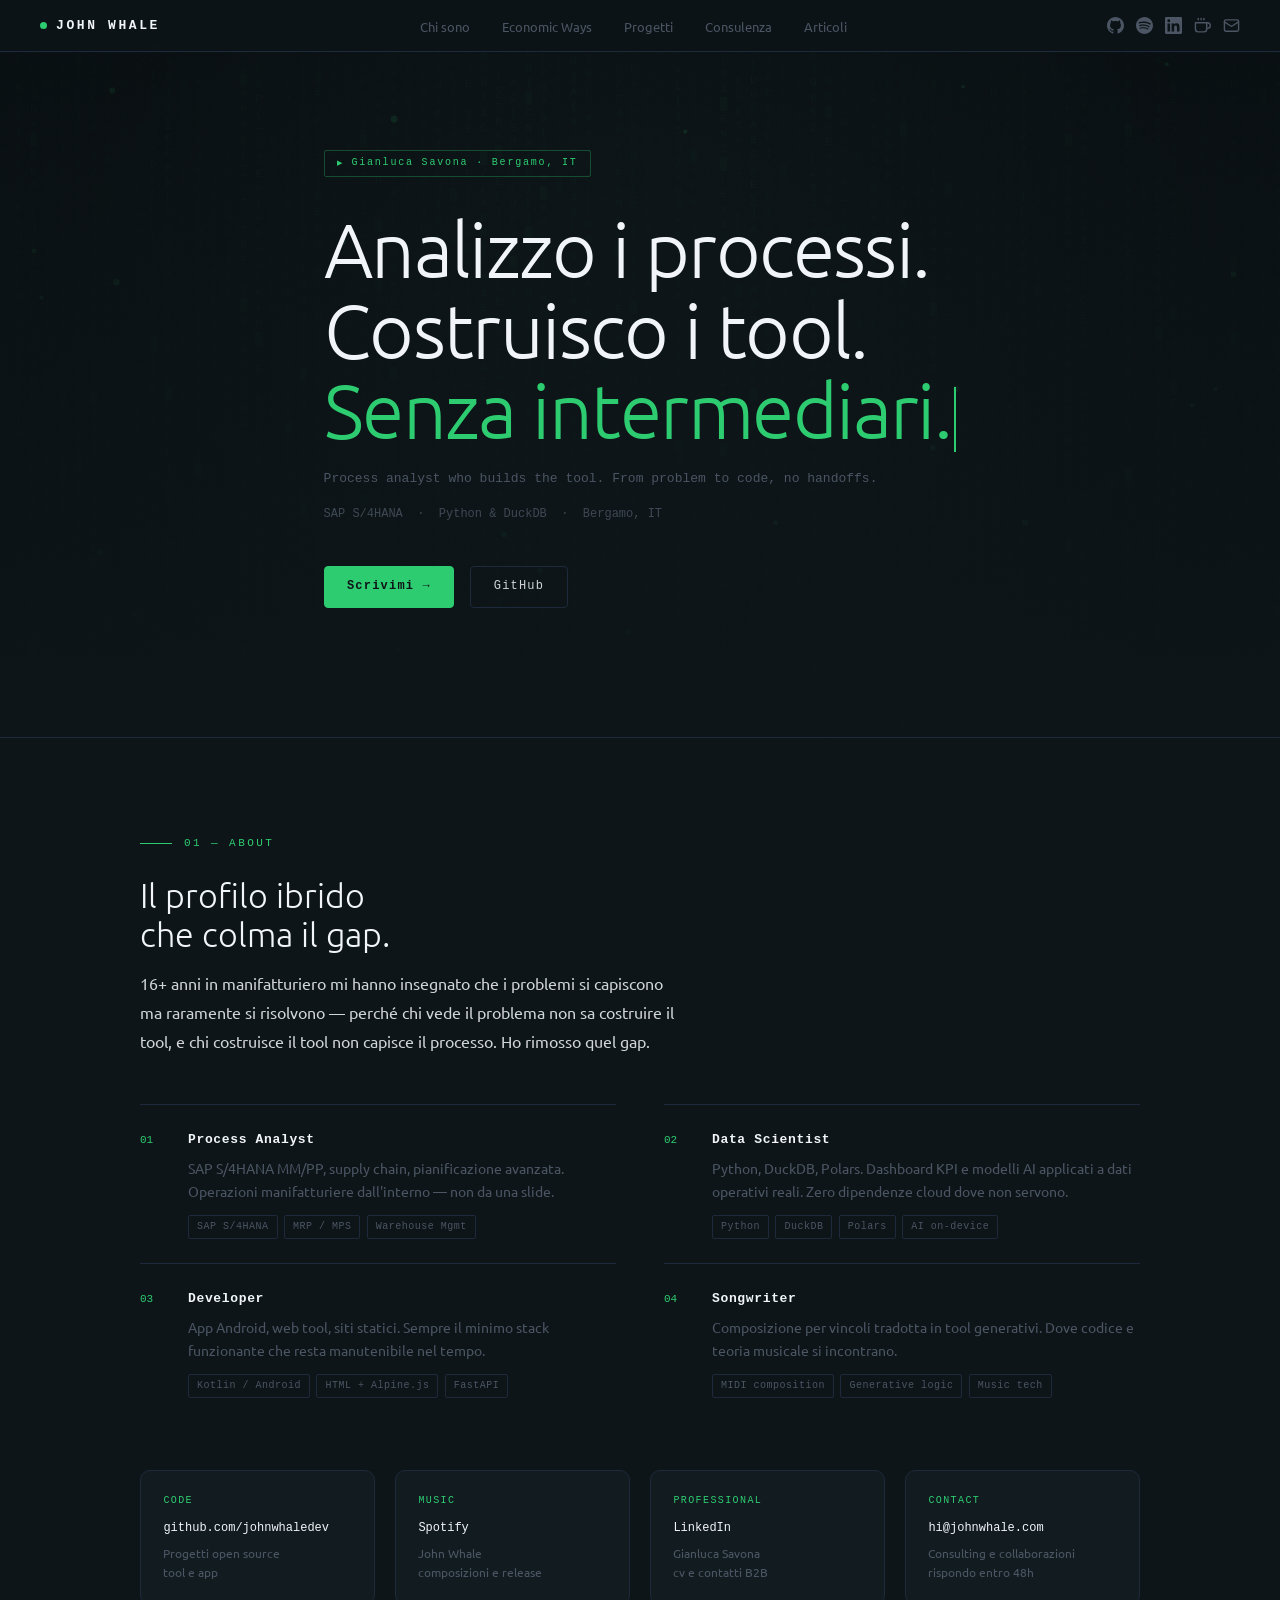
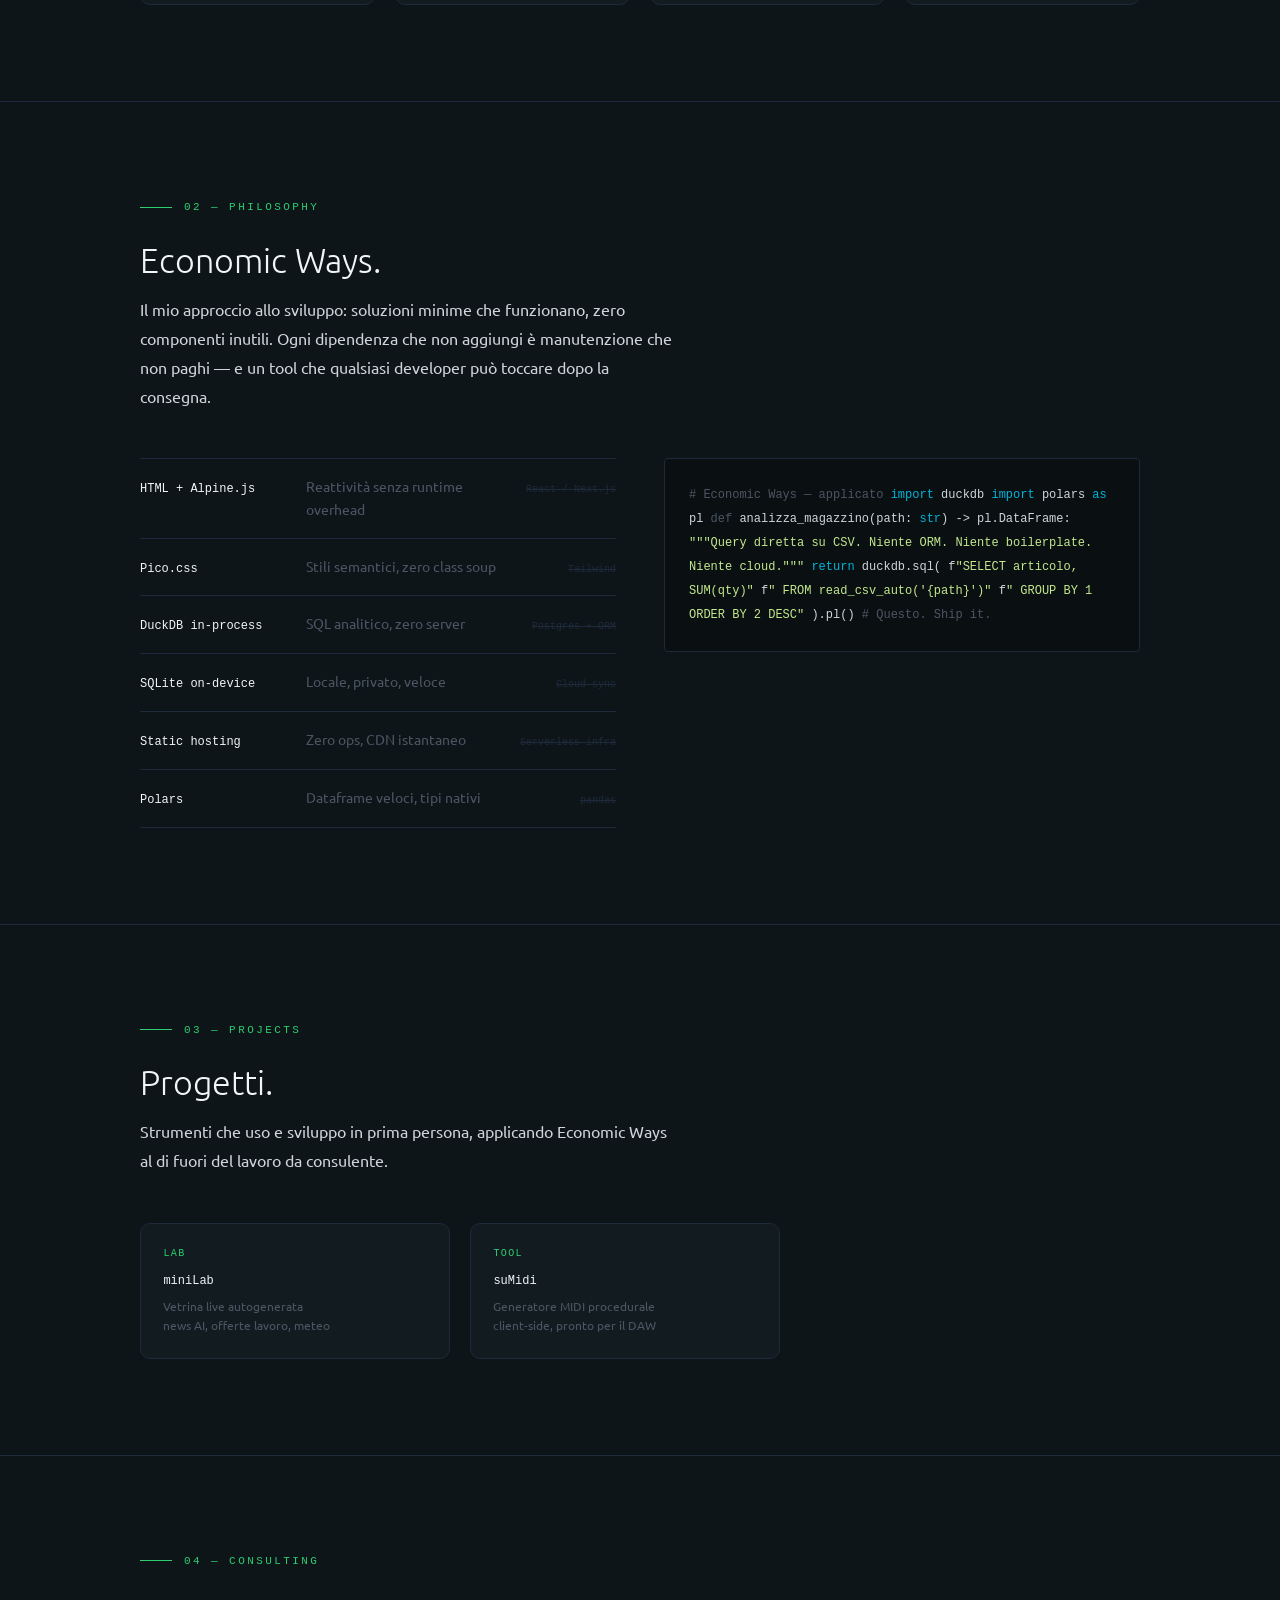
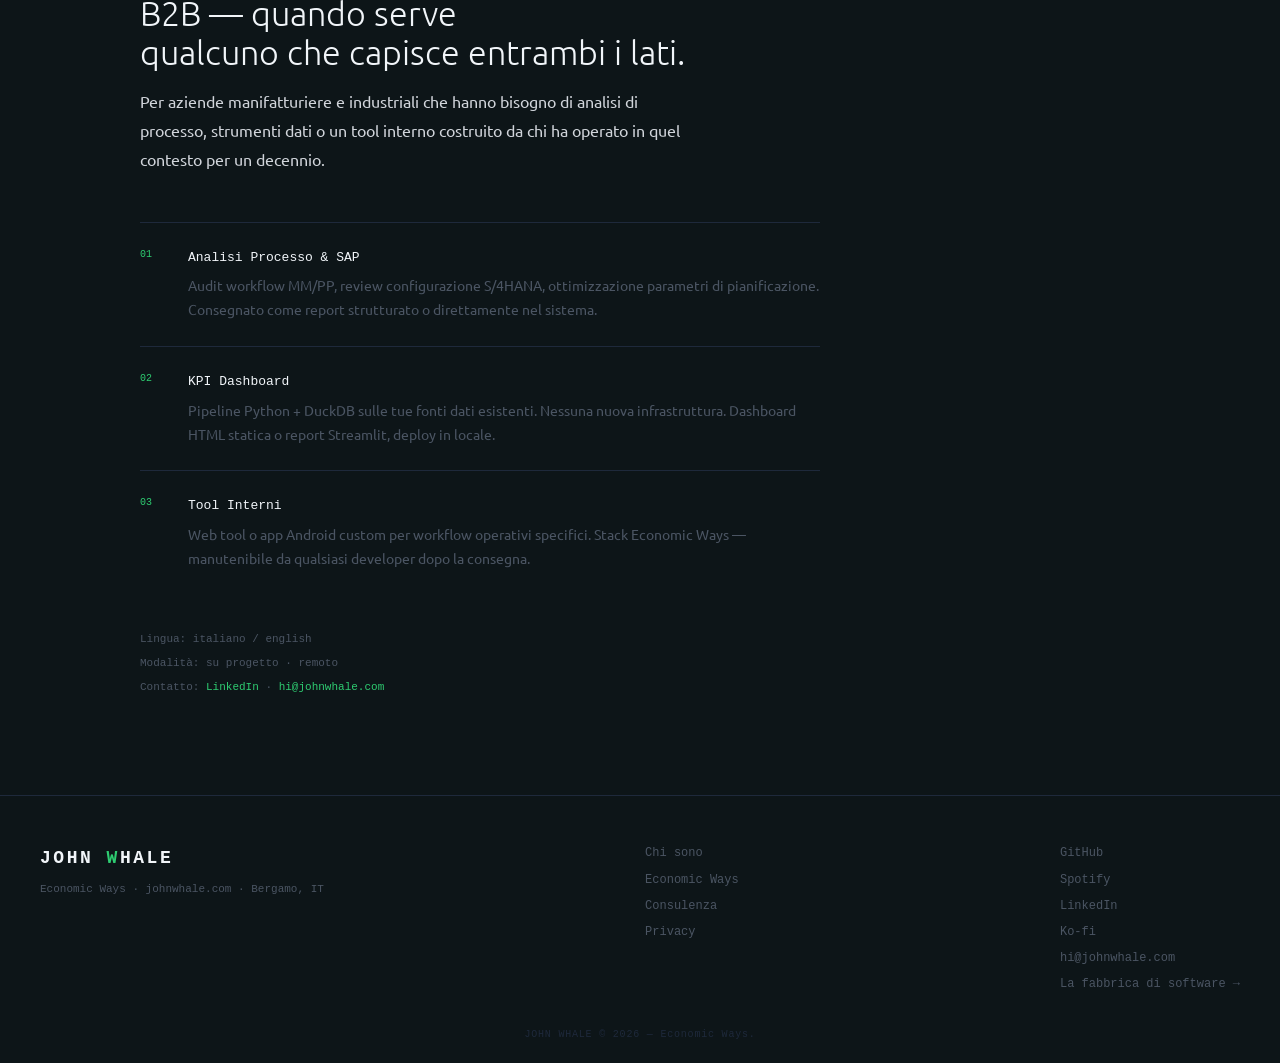
==== index.html @ 185c0f19 "feat: sezione Progetti, Ko-fi in footer/nav, privacy miniLab, SEO fixes - Nuova sezione "Progetti" i" ====
<!DOCTYPE html>
<html lang="it">
<head>
<meta charset="UTF-8">
<meta name="viewport" content="width=device-width, initial-scale=1.0">
<title>John Whale · Bergamo</title>
<meta name="description" content="16+ anni in manifatturiero SAP. Consulenza SAP S/4HANA, data science, pipeline AI e tool interni per PMI industriali. Bergamo, IT — remoto su tutto il territorio.">
<meta name="robots" content="index, follow">
<link rel="canonical" href="https://www.johnwhale.com/">

<!-- Geo -->
<meta name="geo.region" content="IT-BG">
<meta name="geo.placename" content="Bergamo, Italy">
<meta name="geo.position" content="45.6983;9.6773">
<meta name="ICBM" content="45.6983, 9.6773">

<!-- Open Graph -->
<meta property="og:type" content="website">
<meta property="og:url" content="https://www.johnwhale.com/">
<meta property="og:site_name" content="John Whale">
<meta property="og:locale" content="it_IT">
<meta property="og:title" content="Gianluca Savona — SAP Business Analyst & AI Solutions Architect | Bergamo">
<meta property="og:description" content="16+ anni in manifatturiero SAP. Consulenza SAP S/4HANA, data science, pipeline AI e tool interni per PMI industriali.">
<meta property="og:image" content="https://www.johnwhale.com/assets/logo_jw_512.png">

<!-- Twitter Card -->
<meta name="twitter:card" content="summary">
<meta name="twitter:title" content="Gianluca Savona — SAP Business Analyst & AI Solutions Architect">
<meta name="twitter:description" content="16+ anni in manifatturiero SAP. Consulenza SAP S/4HANA, data science e tool interni per PMI industriali. Bergamo, IT.">
<meta name="twitter:image" content="https://www.johnwhale.com/assets/logo_jw_512.png">

<link rel="icon" type="image/png" sizes="96x96" href="assets/favicon-96.png">
<link rel="icon" type="image/png" sizes="48x48" href="assets/favicon-48.png">
<link rel="icon" href="assets/favicon.ico" sizes="16x16">
<link rel="apple-touch-icon" href="assets/logo_jw_512.png">

<!-- Schema.org -->
<script type="application/ld+json">
{
  "@context": "https://schema.org",
  "@type": "Person",
  "name": "Gianluca Savona",
  "alternateName": "John Whale",
  "jobTitle": "SAP Business Analyst & AI Solutions Architect",
  "description": "16+ anni in manifatturiero SAP. Consulenza SAP S/4HANA, pipeline AI end-to-end, data science e tool interni per PMI industriali.",
  "url": "https://www.johnwhale.com",
  "email": "hi@johnwhale.com",
  "image": "https://www.johnwhale.com/assets/logo_jw_512.png",
  "address": {
    "@type": "PostalAddress",
    "addressLocality": "Bergamo",
    "addressRegion": "BG",
    "addressCountry": "IT"
  },
  "knowsAbout": [
    "SAP S/4HANA", "SAP ECC MM", "SAP ECC PP", "SAP WM",
    "Python", "SQL", "DuckDB", "FastAPI",
    "Business Intelligence", "AI Agent Development",
    "LLM Orchestration", "RAG", "Semantic Search",
    "Machine Learning", "Supply Chain",
    "Business Process Modeling", "Cyberplan APS",
    "Polars", "Pandas"
  ],
  "sameAs": [
    "https://www.linkedin.com/in/gianluca-savona/",
    "https://github.com/johnwhaledev/",
    "https://open.spotify.com/intl-it/artist/7etRtq3G1vv4HOwIO29VgK"
  ],
  "knowsLanguage": ["it", "en"]
}
</script>
<link rel="preconnect" href="https://fonts.googleapis.com">
<link rel="preconnect" href="https://fonts.gstatic.com" crossorigin>
<link href="https://fonts.googleapis.com/css2?family=Ubuntu+Mono:ital,wght@0,400;0,700;1,400&family=Ubuntu:ital,wght@0,300;0,400;0,500;0,700;1,300&display=swap" rel="stylesheet">
<style>
:root {
  --bg:     #0d1518; --bg2: #121c20; --bg3: #162028;
  --border: #1e293b; --text: #d1d5db; --muted: #4b5563;
  --accent: #2ecc71; --white: #f1f5f9;
  --mono:  'Ubuntu Mono', monospace;
  --sans:  'Ubuntu', sans-serif;
  --r: 4px; --rl: 10px;
}
*, *::before, *::after { box-sizing: border-box; margin: 0; padding: 0; }
html { scroll-behavior: smooth; }
body { background: var(--bg); color: var(--text); font-family: var(--sans); font-size: 16px; line-height: 1.65; -webkit-font-smoothing: antialiased; overflow-x: hidden; }

/* ── NAV ── */
nav {
  position: fixed; top: 0; left: 0; right: 0; z-index: 200;
  height: 52px; display: flex; align-items: center; justify-content: space-between;
  padding: 0 2.5rem;
  background: rgba(13,21,24,.9); backdrop-filter: blur(14px);
  border-bottom: 1px solid var(--border);
}
.nav-logo { display: flex; align-items: center; gap: 9px; font-family: var(--mono); font-weight: 700; font-size: 13px; letter-spacing: .2em; color: var(--white); text-decoration: none; }
.nav-dot { width: 7px; height: 7px; border-radius: 50%; background: var(--accent); }
nav ul { list-style: none; display: flex; gap: 2rem; }
nav a { color: var(--muted); text-decoration: none; font-size: 13px; transition: color .15s; }
nav a:hover { color: var(--accent); }
.nav-cta { font-family: var(--mono); font-size: 11px; letter-spacing: .1em; border: 1px solid var(--accent); color: var(--accent) !important; border-radius: var(--r); padding: .3rem .9rem; transition: background .15s; }
.nav-cta:hover { background: rgba(46,204,113,.1); }
.nav-social { display: flex; align-items: center; gap: .75rem; }
.nav-social a { color: var(--muted); display: flex; align-items: center; transition: color .15s; }
.nav-social a:hover { color: var(--accent); }
@media(max-width:768px) { nav ul { gap: .9rem; overflow-x: auto; -webkit-overflow-scrolling: touch; scrollbar-width: none; } nav ul::-webkit-scrollbar { display: none; } nav a { font-size: 12px; white-space: nowrap; } .nav-social { display: none; } }

/* ── HERO ── */
#hero { position: relative; min-height: 82vh; display: flex; flex-direction: column; justify-content: center; padding-bottom: 5rem; overflow: hidden; }
#bg { position: absolute; inset: 0; width: 100%; height: 100%; display: block; }
.hero-overlay { position: absolute; inset: 0; background: linear-gradient(to top, rgba(13,21,24,.98) 0%, rgba(13,21,24,.65) 45%, rgba(13,21,24,.2) 100%); pointer-events: none; }
.hero-content { position: relative; z-index: 2; max-width: 1080px; margin: 0 auto; padding: 0 2.5rem; }
.hero-badge { display: inline-flex; align-items: center; gap: .5rem; font-family: var(--mono); font-size: 10px; letter-spacing: .18em; color: var(--accent); border: 1px solid rgba(46,204,113,.3); border-radius: 2px; padding: .28rem .75rem; margin-bottom: 2rem; }
.hero-badge::before { content: '▶'; font-size: 7px; }
#hero h1 { font-family: var(--sans); font-size: clamp(2.6rem, 6vw, 5rem); font-weight: 300; color: var(--white); line-height: 1.05; letter-spacing: -.02em; margin-bottom: 1rem; }
#hero h1 em { font-style: normal; color: var(--accent); }
.hero-en { font-family: var(--mono); font-size: 13px; color: var(--muted); margin-bottom: .75rem; }
.hero-sub { font-family: var(--mono); font-size: 12px; color: var(--muted); margin-bottom: 2.5rem; line-height: 2; opacity: .8; }
.hero-actions { display: flex; flex-wrap: wrap; gap: 1rem; }
@keyframes blink { 0%,49%{opacity:1} 50%,100%{opacity:0} }
.cursor { display: inline-block; width: 2px; height: .85em; background: var(--accent); vertical-align: middle; animation: blink 1.1s step-end infinite; margin-left: 3px; }

/* ── BUTTONS ── */
.btn { font-family: var(--mono); font-size: 12px; letter-spacing: .1em; border-radius: var(--r); padding: .65rem 1.4rem; cursor: pointer; border: 1px solid; display: inline-flex; align-items: center; gap: .5rem; text-decoration: none; transition: all .15s; }
.btn-primary { background: var(--accent); color: #0d1518; border-color: var(--accent); font-weight: 700; }
.btn-primary:hover { background: #27ae60; border-color: #27ae60; }
.btn-outline { background: transparent; color: var(--accent); border-color: var(--accent); }
.btn-outline:hover { background: rgba(46,204,113,.08); }
.btn-ghost { background: transparent; color: var(--text); border-color: var(--border); }
.btn-ghost:hover { border-color: var(--text); color: var(--white); }

/* ── LAYOUT ── */
.container { max-width: 1080px; margin: 0 auto; padding: 0 2.5rem; }
section { padding: 6rem 0; border-bottom: 1px solid var(--border); }
section:last-of-type { border-bottom: none; }
.section-label { font-family: var(--mono); font-size: 11px; letter-spacing: .22em; color: var(--accent); text-transform: uppercase; margin-bottom: 1.5rem; display: flex; align-items: center; gap: .75rem; }
.section-label::before { content: ''; width: 2rem; height: 1px; background: var(--accent); display: inline-block; }
h2 { font-family: var(--sans); font-size: 2.1rem; font-weight: 300; color: var(--white); line-height: 1.15; margin-bottom: 1rem; }
p.lead { color: var(--text); max-width: 60ch; line-height: 1.8; }

/* ── ABOUT ── */
.pillars-grid { display: grid; grid-template-columns: 1fr 1fr; gap: 0 3rem; margin-top: 3rem; }
.pillar { border-top: 1px solid var(--border); padding-top: 1.5rem; padding-bottom: 1.5rem; display: grid; grid-template-columns: 2rem 1fr; gap: 1rem; transition: border-color .2s; }
.pillar:hover { border-color: var(--accent); }
.pillar-num { font-family: var(--mono); font-size: 11px; color: var(--accent); padding-top: .15rem; }
.pillar-title { font-family: var(--mono); font-size: 13px; font-weight: 700; color: var(--white); margin-bottom: .4rem; letter-spacing: .05em; }
.pillar-desc { font-size: 14px; color: var(--muted); line-height: 1.7; }
.tags { display: flex; flex-wrap: wrap; gap: .4rem; margin-top: .7rem; }
.tag { font-family: var(--mono); font-size: 10px; letter-spacing: .05em; border: 1px solid var(--border); border-radius: 2px; padding: .15rem .5rem; color: var(--muted); }

/* ── PRESENCE STRIP ── */
.presence-strip { display: grid; grid-template-columns: repeat(4,1fr); gap: 1.25rem; margin-top: 3rem; }
#projects .presence-strip { grid-template-columns: repeat(2,1fr); max-width: 640px; }
.presence-card { background: var(--bg2); border: 1px solid var(--border); border-radius: var(--rl); padding: 1.4rem; text-decoration: none; transition: border-color .2s, transform .2s; display: block; }
.presence-card:hover { border-color: rgba(46,204,113,.35); transform: translateY(-2px); }
.presence-platform { font-family: var(--mono); font-size: 10px; color: var(--accent); letter-spacing: .14em; margin-bottom: .6rem; text-transform: uppercase; }
.presence-url { font-family: var(--mono); font-size: 12px; color: var(--white); margin-bottom: .3rem; }
.presence-note { font-size: 12px; color: var(--muted); line-height: 1.6; }

/* ── ECONOMIC WAYS ── */
.ew-grid { display: grid; grid-template-columns: 1fr 1fr; gap: 3rem; margin-top: 3rem; align-items: start; }
.stack-list { list-style: none; }
.stack-list li { display: flex; align-items: baseline; gap: 1rem; border-bottom: 1px solid var(--border); padding: 1rem 0; font-size: 14px; }
.stack-list li:first-child { border-top: 1px solid var(--border); }
.stack-name { font-family: var(--mono); font-size: 12px; color: var(--white); min-width: 150px; flex-shrink: 0; }
.stack-why { color: var(--muted); flex: 1; }
.stack-not { font-family: var(--mono); font-size: 10px; color: var(--border); text-decoration: line-through; flex-shrink: 0; }
.code-block { background: #0a1012; border: 1px solid var(--border); border-radius: var(--r); padding: 1.5rem; font-family: var(--mono); font-size: 12px; color: var(--text); line-height: 2; overflow-x: auto; }
.cm { color: var(--muted); } .kw { color: #00b4d8; } .str { color: #c3e88d; }

/* ── CONSULTING ── */
.services-list { max-width: 680px; margin-top: 3rem; }
.service { border-top: 1px solid var(--border); padding: 1.5rem 0; display: grid; grid-template-columns: 2rem 1fr; gap: 1rem; }
.service-num { font-family: var(--mono); font-size: 10px; color: var(--accent); }
.service-title { font-family: var(--mono); font-size: 13px; color: var(--white); font-weight: 500; margin-bottom: .4rem; }
.service-desc { font-size: 14px; color: var(--muted); line-height: 1.7; }

/* ── FOOTER ── */
footer { border-top: 1px solid var(--border); padding: 3rem 2.5rem 2rem; display: flex; justify-content: space-between; flex-wrap: wrap; gap: 2rem; }
.footer-mark { font-family: var(--mono); font-weight: 700; font-size: 18px; letter-spacing: .14em; color: var(--white); }
.footer-mark span { color: var(--accent); }
.footer-sub { font-family: var(--mono); font-size: 11px; color: var(--muted); margin-top: .35rem; }
.footer-links { display: flex; flex-direction: column; gap: .4rem; }
.footer-links a { font-family: var(--mono); font-size: 12px; color: var(--muted); text-decoration: none; transition: color .15s; }
.footer-links a:hover { color: var(--accent); }
.footer-copy { text-align: center; font-family: var(--mono); font-size: 10px; color: var(--border); padding: 0 2.5rem 1.5rem; letter-spacing: .08em; }

/* ── REVEAL ── */
.reveal { opacity: 0; transform: translateY(18px); transition: opacity .55s, transform .55s; }
.reveal.in { opacity: 1; transform: none; }

/* ── RESPONSIVE ── */
@media(max-width:900px) {
  .pillars-grid, .ew-grid { grid-template-columns: 1fr; }
  .presence-strip { grid-template-columns: 1fr 1fr; }
}
@media(max-width:520px) {
  .container { padding: 0 1.25rem; }
  nav { padding: 0 1.25rem; }
  .presence-strip { grid-template-columns: 1fr 1fr; }
}
</style>
</head>
<body>

<!-- ── NAV ── -->
<nav>
  <a href="#" class="nav-logo">
    <span class="nav-dot"></span>
    JOHN WHALE
  </a>
  <ul>
    <li><a href="#about">Chi sono</a></li>
    <li><a href="#philosophy">Economic Ways</a></li>
    <li><a href="#projects">Progetti</a></li>
    <li><a href="#consulting">Consulenza</a></li>
    <li><a href="fabbrica.html">Articoli</a></li>
  </ul>
  <div class="nav-social">
    <a href="https://github.com/johnwhaledev/" target="_blank" rel="noopener" title="GitHub">
      <svg width="17" height="17" viewBox="0 0 24 24" fill="currentColor"><path d="M12 0C5.37 0 0 5.37 0 12c0 5.3 3.44 9.8 8.21 11.39.6.11.82-.26.82-.58v-2.23c-3.34.73-4.03-1.42-4.03-1.42-.55-1.39-1.34-1.76-1.34-1.76-1.09-.74.08-.73.08-.73 1.2.08 1.84 1.24 1.84 1.24 1.07 1.83 2.81 1.3 3.49 1 .11-.78.42-1.31.76-1.61-2.67-.3-5.47-1.33-5.47-5.93 0-1.31.47-2.38 1.24-3.22-.12-.3-.54-1.52.12-3.18 0 0 1.01-.32 3.3 1.23.96-.27 1.98-.4 3-.4 1.02 0 2.04.13 3 .4 2.28-1.55 3.29-1.23 3.29-1.23.66 1.66.25 2.88.12 3.18.77.84 1.24 1.91 1.24 3.22 0 4.61-2.81 5.63-5.48 5.92.43.37.82 1.1.82 2.22v3.29c0 .32.19.69.8.58C20.57 21.8 24 17.3 24 12c0-6.63-5.37-12-12-12z"/></svg>
    </a>
    <a href="https://open.spotify.com/intl-it/artist/7etRtq3G1vv4HOwIO29VgK" target="_blank" rel="noopener" title="Spotify">
      <svg width="17" height="17" viewBox="0 0 24 24" fill="currentColor"><path d="M12 0C5.4 0 0 5.4 0 12s5.4 12 12 12 12-5.4 12-12S18.66 0 12 0zm5.52 17.34c-.24.36-.66.48-1.02.24-2.82-1.74-6.36-2.1-10.56-1.14-.42.12-.78-.18-.9-.54-.12-.42.18-.78.54-.9 4.56-1.02 8.52-.6 11.64 1.32.42.18.48.66.3 1.02zm1.44-3.3c-.3.42-.84.6-1.26.3-3.24-1.98-8.16-2.58-11.94-1.38-.48.12-1.02-.12-1.14-.6-.12-.48.12-1.02.6-1.14 4.38-1.32 9.78-.66 13.5 1.62.36.18.54.78.24 1.2zm.12-3.36C15.24 8.4 8.82 8.16 5.16 9.3c-.6.18-1.2-.18-1.38-.72-.18-.6.18-1.2.72-1.38 4.26-1.26 11.28-1.02 15.72 1.62.54.3.72 1.02.42 1.56-.3.42-1.02.6-1.56.3z"/></svg>
    </a>
    <a href="https://www.linkedin.com/in/gianluca-savona/" target="_blank" rel="noopener" title="LinkedIn">
      <svg width="17" height="17" viewBox="0 0 24 24" fill="currentColor"><path d="M20.45 20.45h-3.55v-5.57c0-1.33-.03-3.04-1.85-3.04-1.85 0-2.14 1.45-2.14 2.94v5.67H9.35V9h3.41v1.56h.05c.48-.9 1.64-1.85 3.37-1.85 3.6 0 4.27 2.37 4.27 5.46v6.28zM5.34 7.43c-1.14 0-2.06-.93-2.06-2.07 0-1.14.92-2.06 2.06-2.06 1.14 0 2.06.92 2.06 2.06 0 1.14-.92 2.07-2.06 2.07zm1.78 13.02H3.56V9h3.56v11.45zM22.22 0H1.77C.79 0 0 .77 0 1.73v20.54C0 23.23.79 24 1.77 24h20.45C23.2 24 24 23.23 24 22.27V1.73C24 .77 23.2 0 22.22 0z"/></svg>
    </a>
    <a href="https://ko-fi.com/johnwhale" target="_blank" rel="noopener" title="Ko-fi">
      <svg width="17" height="17" viewBox="0 0 24 24" fill="none" stroke="currentColor" stroke-width="2" stroke-linecap="round" stroke-linejoin="round"><path d="M18 8h1a4 4 0 0 1 0 8h-1"/><path d="M2 8h16v9a4 4 0 0 1-4 4H6a4 4 0 0 1-4-4Z"/><line x1="6" y1="2" x2="6" y2="4"/><line x1="10" y1="2" x2="10" y2="4"/><line x1="14" y1="2" x2="14" y2="4"/></svg>
    </a>
    <a href="mailto:hi@johnwhale.com" title="Email">
      <svg width="17" height="17" viewBox="0 0 24 24" fill="none" stroke="currentColor" stroke-width="2" stroke-linecap="round" stroke-linejoin="round"><rect x="2" y="4" width="20" height="16" rx="2"/><path d="m22 7-8.97 5.7a1.94 1.94 0 0 1-2.06 0L2 7"/></svg>
    </a>
  </div>
</nav>

<!-- ── HERO ── -->
<section id="hero">
  <canvas id="bg"></canvas>
  <div class="hero-overlay"></div>
  <div class="hero-content">
    <div class="hero-badge">Gianluca Savona · Bergamo, IT</div>
    <h1>
      Analizzo i processi.<br>
      Costruisco i tool.<br>
      <em>Senza intermediari.</em><span class="cursor"></span>
    </h1>
    <p class="hero-en">Process analyst who builds the tool. From problem to code, no handoffs.</p>
    <p class="hero-sub">
      SAP S/4HANA &nbsp;·&nbsp; Python &amp; DuckDB &nbsp;·&nbsp; Bergamo, IT
    </p>
    <div class="hero-actions">
      <a href="mailto:hi@johnwhale.com" class="btn btn-primary">Scrivimi →</a>
      <a href="https://github.com/johnwhaledev/" target="_blank" rel="noopener" class="btn btn-ghost">GitHub</a>
    </div>
  </div>
</section>

<!-- ── ABOUT ── -->
<section id="about">
  <div class="container">
    <div class="section-label">01 — About</div>
    <h2>Il profilo ibrido<br>che colma il gap.</h2>
    <p class="lead">16+ anni in manifatturiero mi hanno insegnato che i problemi si capiscono ma raramente si risolvono — perché chi vede il problema non sa costruire il tool, e chi costruisce il tool non capisce il processo. Ho rimosso quel gap.</p>

    <div class="pillars-grid">
      <div class="pillar reveal">
        <span class="pillar-num">01</span>
        <div>
          <div class="pillar-title">Process Analyst</div>
          <div class="pillar-desc">SAP S/4HANA MM/PP, supply chain, pianificazione avanzata. Operazioni manifatturiere dall'interno — non da una slide.</div>
          <div class="tags"><span class="tag">SAP S/4HANA</span><span class="tag">MRP / MPS</span><span class="tag">Warehouse Mgmt</span></div>
        </div>
      </div>
      <div class="pillar reveal">
        <span class="pillar-num">02</span>
        <div>
          <div class="pillar-title">Data Scientist</div>
          <div class="pillar-desc">Python, DuckDB, Polars. Dashboard KPI e modelli AI applicati a dati operativi reali. Zero dipendenze cloud dove non servono.</div>
          <div class="tags"><span class="tag">Python</span><span class="tag">DuckDB</span><span class="tag">Polars</span><span class="tag">AI on-device</span></div>
        </div>
      </div>
      <div class="pillar reveal">
        <span class="pillar-num">03</span>
        <div>
          <div class="pillar-title">Developer</div>
          <div class="pillar-desc">App Android, web tool, siti statici. Sempre il minimo stack funzionante che resta manutenibile nel tempo.</div>
          <div class="tags"><span class="tag">Kotlin / Android</span><span class="tag">HTML + Alpine.js</span><span class="tag">FastAPI</span></div>
        </div>
      </div>
      <div class="pillar reveal">
        <span class="pillar-num">04</span>
        <div>
          <div class="pillar-title">Songwriter</div>
          <div class="pillar-desc">Composizione per vincoli tradotta in tool generativi. Dove codice e teoria musicale si incontrano.</div>
          <div class="tags"><span class="tag">MIDI composition</span><span class="tag">Generative logic</span><span class="tag">Music tech</span></div>
        </div>
      </div>
    </div>

    <!-- Presenza online -->
    <div class="presence-strip reveal">
      <a href="https://github.com/johnwhaledev/" target="_blank" rel="noopener" class="presence-card">
        <div class="presence-platform">Code</div>
        <div class="presence-url">github.com/johnwhaledev</div>
        <div class="presence-note">Progetti open source<br>tool e app</div>
      </a>
      <a href="https://open.spotify.com/intl-it/artist/7etRtq3G1vv4HOwIO29VgK" target="_blank" rel="noopener" class="presence-card">
        <div class="presence-platform">Music</div>
        <div class="presence-url">Spotify</div>
        <div class="presence-note">John Whale<br>composizioni e release</div>
      </a>
      <a href="https://www.linkedin.com/in/gianluca-savona/" target="_blank" rel="noopener" class="presence-card">
        <div class="presence-platform">Professional</div>
        <div class="presence-url">LinkedIn</div>
        <div class="presence-note">Gianluca Savona<br>cv e contatti B2B</div>
      </a>
      <a href="mailto:hi@johnwhale.com" class="presence-card">
        <div class="presence-platform">Contact</div>
        <div class="presence-url">hi@johnwhale.com</div>
        <div class="presence-note">Consulting e collaborazioni<br>rispondo entro 48h</div>
      </a>
    </div>
  </div>
</section>

<!-- ── ECONOMIC WAYS ── -->
<section id="philosophy">
  <div class="container">
    <div class="section-label">02 — Philosophy</div>
    <h2>Economic Ways.</h2>
    <p class="lead">Il mio approccio allo sviluppo: soluzioni minime che funzionano, zero componenti inutili. Ogni dipendenza che non aggiungi è manutenzione che non paghi — e un tool che qualsiasi developer può toccare dopo la consegna.</p>

    <div class="ew-grid">
      <ul class="stack-list reveal">
        <li><span class="stack-name">HTML + Alpine.js</span><span class="stack-why">Reattività senza runtime overhead</span><span class="stack-not">React / Next.js</span></li>
        <li><span class="stack-name">Pico.css</span><span class="stack-why">Stili semantici, zero class soup</span><span class="stack-not">Tailwind</span></li>
        <li><span class="stack-name">DuckDB in-process</span><span class="stack-why">SQL analitico, zero server</span><span class="stack-not">Postgres + ORM</span></li>
        <li><span class="stack-name">SQLite on-device</span><span class="stack-why">Locale, privato, veloce</span><span class="stack-not">Cloud sync</span></li>
        <li><span class="stack-name">Static hosting</span><span class="stack-why">Zero ops, CDN istantaneo</span><span class="stack-not">Serverless infra</span></li>
        <li><span class="stack-name">Polars</span><span class="stack-why">Dataframe veloci, tipi nativi</span><span class="stack-not">pandas</span></li>
      </ul>
      <div class="reveal">
        <div class="code-block"><span class="cm"># Economic Ways — applicato</span>

<span class="kw">import</span> duckdb
<span class="kw">import</span> polars <span class="kw">as</span> pl

<span class="cm">def</span> analizza_magazzino(path: <span class="kw">str</span>) -> pl.DataFrame:
    <span class="str">"""Query diretta su CSV.
    Niente ORM. Niente boilerplate. Niente cloud."""</span>
    <span class="kw">return</span> duckdb.sql(
        f<span class="str">"SELECT articolo, SUM(qty)"</span>
        f<span class="str">" FROM read_csv_auto('{path}')"</span>
        f<span class="str">" GROUP BY 1 ORDER BY 2 DESC"</span>
    ).pl()

<span class="cm"># Questo. Ship it.</span></div>
      </div>
    </div>
  </div>
</section>

<!-- ── PROJECTS ── -->
<section id="projects">
  <div class="container">
    <div class="section-label">03 — Projects</div>
    <h2>Progetti.</h2>
    <p class="lead">Strumenti che uso e sviluppo in prima persona, applicando Economic Ways al di fuori del lavoro da consulente.</p>

    <div class="presence-strip reveal">
      <a href="/miniLab/" class="presence-card">
        <div class="presence-platform">Lab</div>
        <div class="presence-url">miniLab</div>
        <div class="presence-note">Vetrina live autogenerata<br>news AI, offerte lavoro, meteo</div>
      </a>
      <a href="https://github.com/johnwhaledev/sumidi" target="_blank" rel="noopener" class="presence-card">
        <div class="presence-platform">Tool</div>
        <div class="presence-url">suMidi</div>
        <div class="presence-note">Generatore MIDI procedurale<br>client-side, pronto per il DAW</div>
      </a>
    </div>
  </div>
</section>

<!-- ── CONSULTING ── -->
<section id="consulting">
  <div class="container">
    <div class="section-label">04 — Consulting</div>
    <h2>B2B — quando serve<br>qualcuno che capisce entrambi i lati.</h2>
    <p class="lead">Per aziende manifatturiere e industriali che hanno bisogno di analisi di processo, strumenti dati o un tool interno costruito da chi ha operato in quel contesto per un decennio.</p>

    <div class="services-list">
      <div class="service reveal">
        <span class="service-num">01</span>
        <div>
          <div class="service-title">Analisi Processo &amp; SAP</div>
          <div class="service-desc">Audit workflow MM/PP, review configurazione S/4HANA, ottimizzazione parametri di pianificazione. Consegnato come report strutturato o direttamente nel sistema.</div>
        </div>
      </div>
      <div class="service reveal">
        <span class="service-num">02</span>
        <div>
          <div class="service-title">KPI Dashboard</div>
          <div class="service-desc">Pipeline Python + DuckDB sulle tue fonti dati esistenti. Nessuna nuova infrastruttura. Dashboard HTML statica o report Streamlit, deploy in locale.</div>
        </div>
      </div>
      <div class="service reveal">
        <span class="service-num">03</span>
        <div>
          <div class="service-title">Tool Interni</div>
          <div class="service-desc">Web tool o app Android custom per workflow operativi specifici. Stack Economic Ways — manutenibile da qualsiasi developer dopo la consegna.</div>
        </div>
      </div>
      <div style="margin-top:2rem;" class="reveal">
        <div style="font-family:var(--mono);font-size:11px;color:var(--muted);line-height:2.2;">
          <div>Lingua: italiano / english</div>
          <div>Modalità: su progetto · remoto</div>
          <div>Contatto: <a href="https://www.linkedin.com/in/gianluca-savona/" target="_blank" rel="noopener" style="color:var(--accent);text-decoration:none;">LinkedIn</a> · <a href="mailto:hi@johnwhale.com" style="color:var(--accent);text-decoration:none;">hi@johnwhale.com</a></div>
        </div>
      </div>
    </div>
  </div>
</section>

<!-- ── FOOTER ── -->
<footer>
  <div>
    <div class="footer-mark">JOHN <span>W</span>HALE</div>
    <div class="footer-sub">Economic Ways · johnwhale.com · Bergamo, IT</div>
  </div>
  <div class="footer-links">
    <a href="#about">Chi sono</a>
    <a href="#philosophy">Economic Ways</a>
    <a href="#consulting">Consulenza</a>
    <a href="privacy.html">Privacy</a>
  </div>
  <div class="footer-links">
    <a href="https://github.com/johnwhaledev/" target="_blank" rel="noopener">GitHub</a>
    <a href="https://open.spotify.com/intl-it/artist/7etRtq3G1vv4HOwIO29VgK" target="_blank" rel="noopener">Spotify</a>
    <a href="https://www.linkedin.com/in/gianluca-savona/" target="_blank" rel="noopener">LinkedIn</a>
    <a href="https://ko-fi.com/johnwhale" target="_blank" rel="noopener">Ko-fi</a>
    <a href="mailto:hi@johnwhale.com">hi@johnwhale.com</a>
    <a href="fabbrica.html">La fabbrica di software →</a>
  </div>
</footer>
<div class="footer-copy">JOHN WHALE © 2026 — Economic Ways.</div>


<script>
/* ── ANIMATED BACKGROUND ── */
(function () {
  const canvas = document.getElementById('bg');
  const ctx = canvas.getContext('2d');
  let W, H, cols, pts, rings, frame = 0, nextSonar;
  const COL_W = 15;
  const CHARS = '0123456789ABCDEF♩♪+×∑∂░▒01ME51N▓SAP⟨⟩{}[]//'.split('');

  function init() {
    W = canvas.width  = canvas.offsetWidth  || window.innerWidth;
    H = canvas.height = canvas.offsetHeight || window.innerHeight;
    const N_COLS = Math.ceil(W / COL_W), N_ROWS = Math.ceil(H / COL_W) + 2;
    cols = Array.from({length: N_COLS}, () => ({
      y: Math.random() * H, speed: 0.12 + Math.random() * 0.22,
      chars: Array.from({length: N_ROWS}, () => CHARS[Math.floor(Math.random() * CHARS.length)]),
      opacity: 0.025 + Math.random() * 0.045,
      changeCounters: Array.from({length: N_ROWS}, () => Math.random() * 120),
      changeIntervals: Array.from({length: N_ROWS}, () => 80 + Math.random() * 300),
    }));
    pts = Array.from({length: 28}, () => ({
      x: Math.random() * W, y: Math.random() * H,
      vx: (Math.random() - .5) * .35, vy: (Math.random() - .5) * .35,
      r: 1.5 + Math.random() * 2, pulse: Math.random() * Math.PI * 2,
    }));
    rings = []; nextSonar = 80 + Math.random() * 120;
  }

  function draw() {
    ctx.fillStyle = '#0d1518'; ctx.fillRect(0, 0, W, H);
    ctx.font = `${COL_W * 0.78}px 'Ubuntu Mono', monospace`; ctx.textBaseline = 'top';
    cols.forEach((col, ci) => {
      col.y += col.speed;
      const nRows = col.chars.length;
      col.chars.forEach((ch, ri) => {
        col.changeCounters[ri]++;
        if (col.changeCounters[ri] > col.changeIntervals[ri]) {
          col.chars[ri] = CHARS[Math.floor(Math.random() * CHARS.length)];
          col.changeCounters[ri] = 0; col.changeIntervals[ri] = 80 + Math.random() * 300;
        }
        const py = (ri * COL_W - col.y % (nRows * COL_W) + nRows * COL_W) % (nRows * COL_W);
        const edgeFade = Math.max(0, Math.min(py / 80, 1) * Math.min((H - py) / 80, 1));
        ctx.fillStyle = `rgba(46,204,113,${(col.opacity * edgeFade).toFixed(3)})`;
        ctx.fillText(ch, ci * COL_W, py);
      });
    });
    frame++;
    pts.forEach((p, pi) => {
      p.x += p.vx + Math.sin(frame * 0.008 + p.pulse) * 0.06;
      p.y += p.vy + Math.cos(frame * 0.008 + p.pulse) * 0.06;
      if (p.x < 0) p.x = W; if (p.x > W) p.x = 0;
      if (p.y < 0) p.y = H; if (p.y > H) p.y = 0;
      ctx.beginPath(); ctx.arc(p.x, p.y, p.r, 0, Math.PI * 2);
      ctx.fillStyle = 'rgba(46,204,113,0.18)'; ctx.fill();
    });
    for (let i = 0; i < pts.length; i++) for (let j = i + 1; j < pts.length; j++) {
      const dx = pts[i].x - pts[j].x, dy = pts[i].y - pts[j].y, d = Math.sqrt(dx * dx + dy * dy);
      if (d < 135) {
        ctx.beginPath(); ctx.moveTo(pts[i].x, pts[i].y); ctx.lineTo(pts[j].x, pts[j].y);
        ctx.strokeStyle = `rgba(46,204,113,${((1 - d / 135) * 0.09).toFixed(3)})`; ctx.lineWidth = 0.6; ctx.stroke();
      }
    }
    nextSonar--;
    if (nextSonar <= 0) {
      const p = pts[Math.floor(Math.random() * pts.length)];
      rings.push({x: p.x, y: p.y, r: 0, alpha: 0.22, maxR: 150});
      nextSonar = 100 + Math.random() * 160;
    }
    for (let i = rings.length - 1; i >= 0; i--) {
      const ring = rings[i];
      ring.r += 1.1; ring.alpha *= 0.968;
      if (ring.alpha < 0.003 || ring.r > ring.maxR) { rings.splice(i, 1); continue; }
      ctx.beginPath(); ctx.arc(ring.x, ring.y, ring.r, 0, Math.PI * 2);
      ctx.strokeStyle = `rgba(46,204,113,${ring.alpha.toFixed(3)})`; ctx.lineWidth = 0.8; ctx.stroke();
    }
    const vg = ctx.createRadialGradient(W / 2, H / 2, H * 0.2, W / 2, H / 2, H * 0.82);
    vg.addColorStop(0, 'rgba(0,0,0,0)'); vg.addColorStop(1, 'rgba(0,0,0,0.35)');
    ctx.fillStyle = vg; ctx.fillRect(0, 0, W, H);
    requestAnimationFrame(draw);
  }

  window.addEventListener('resize', init); init(); draw();
})();

/* ── SCROLL REVEAL ── */

const obs = new IntersectionObserver(entries => {
  entries.forEach(e => { if (e.isIntersecting) e.target.classList.add('in'); });
}, {threshold: 0.1});
document.querySelectorAll('.reveal').forEach(el => obs.observe(el));
</script>
<script data-goatcounter="https://johnwhaledev.goatcounter.com/count"
        async src="//gc.zgo.at/count.js"></script>
</body>
</html>
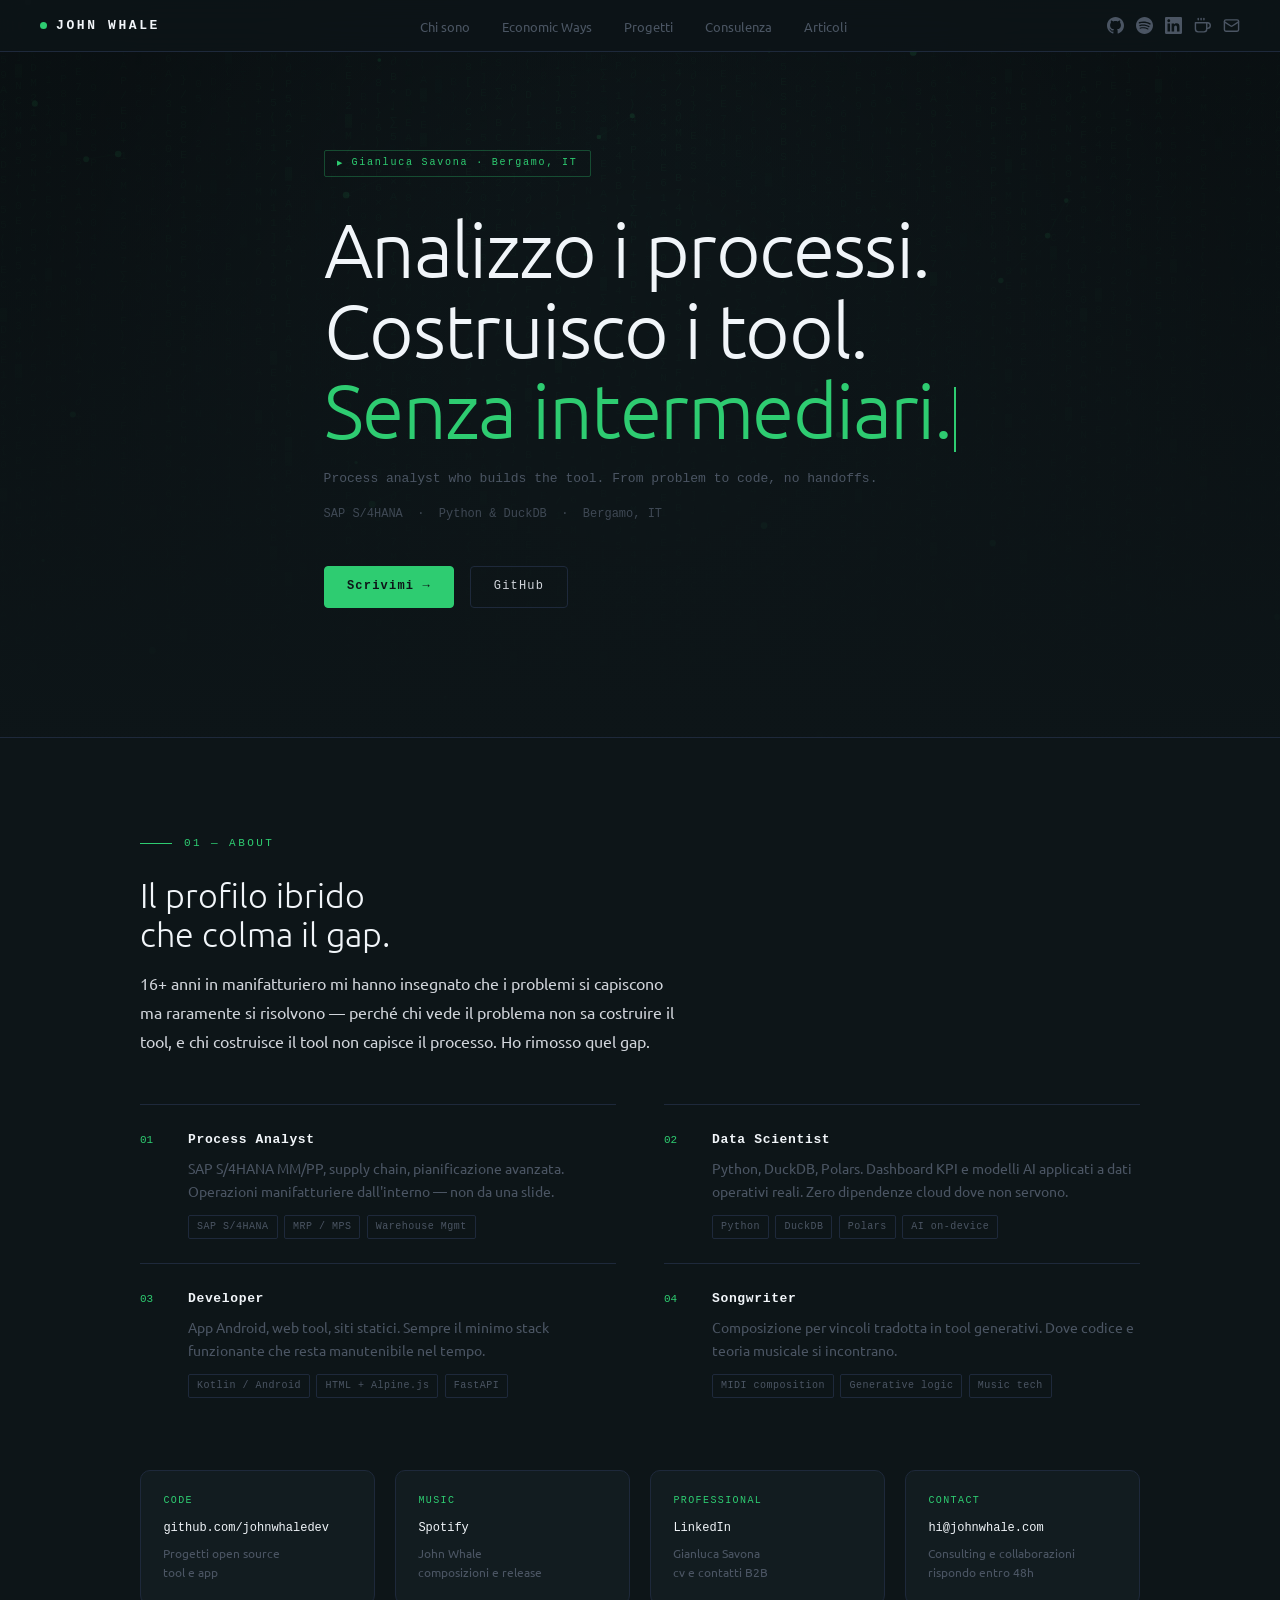
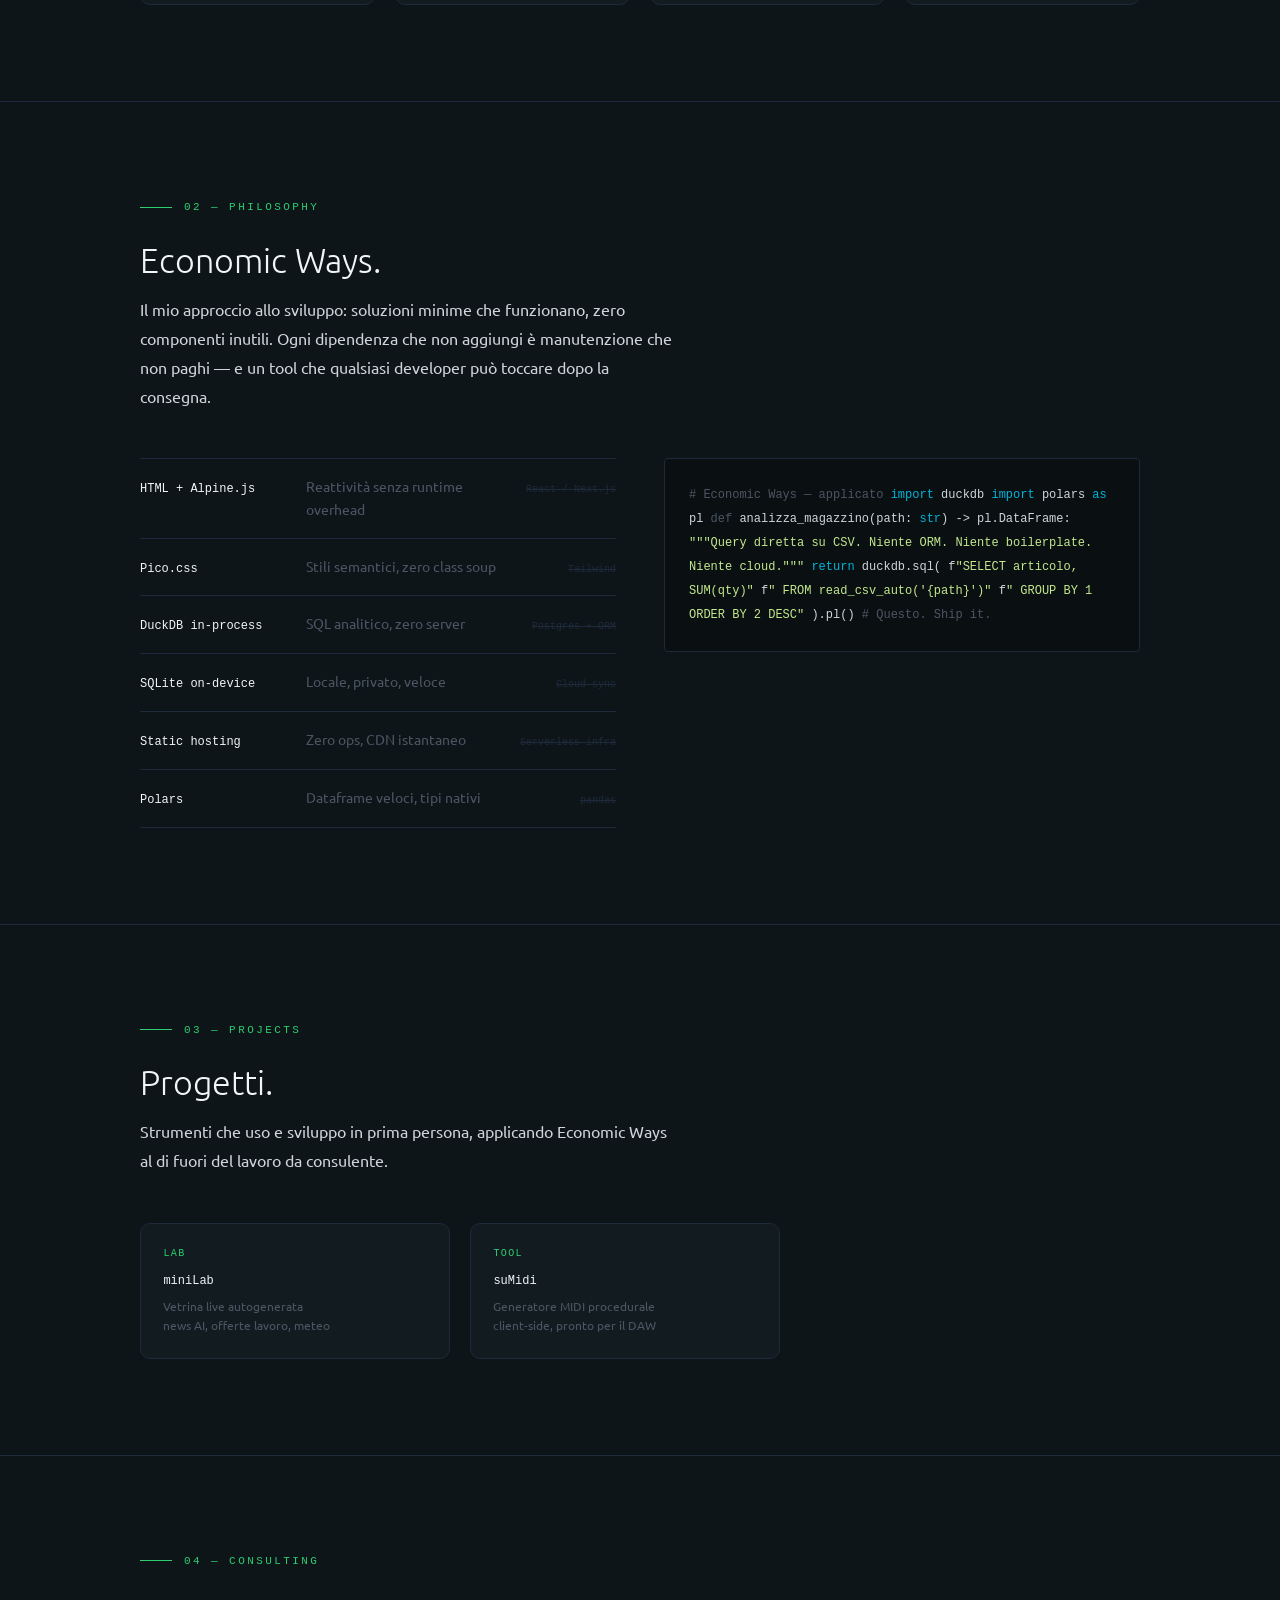
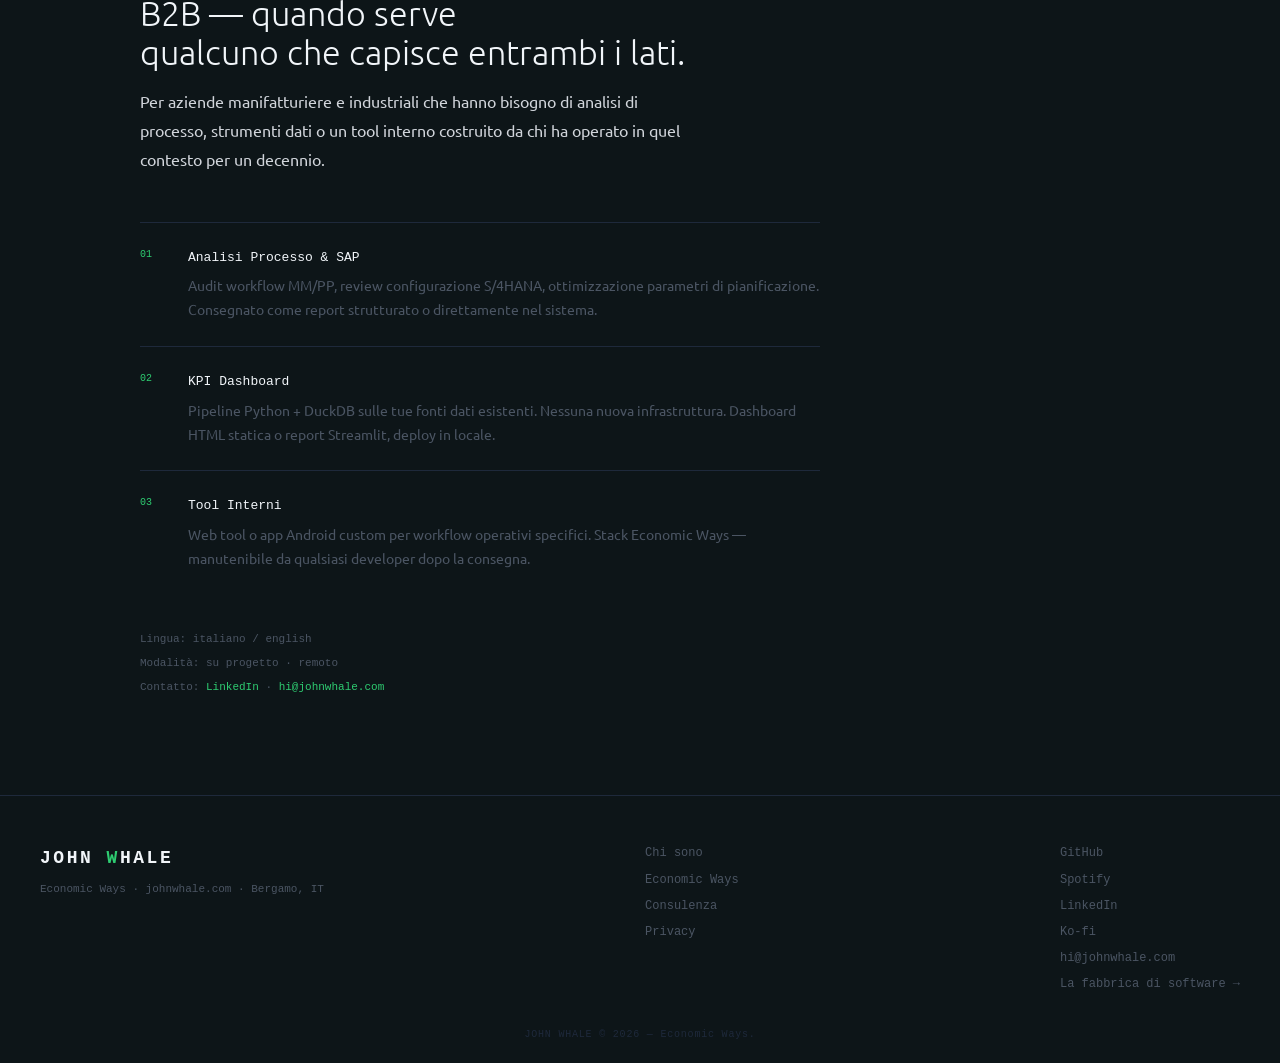
==== commit 87b17a71: "feat: collega suMidi al dominio live sumidi.johnwhale.com Co-Authored-By: Claude Sonnet 5 <noreply@a" ====
--- a/index.html
+++ b/index.html
@@ -375,7 +375,7 @@
         <div class="presence-url">miniLab</div>
         <div class="presence-note">Vetrina live autogenerata<br>news AI, offerte lavoro, meteo</div>
       </a>
-      <a href="https://github.com/johnwhaledev/sumidi" target="_blank" rel="noopener" class="presence-card">
+      <a href="https://sumidi.johnwhale.com" target="_blank" rel="noopener" class="presence-card">
         <div class="presence-platform">Tool</div>
         <div class="presence-url">suMidi</div>
         <div class="presence-note">Generatore MIDI procedurale<br>client-side, pronto per il DAW</div>
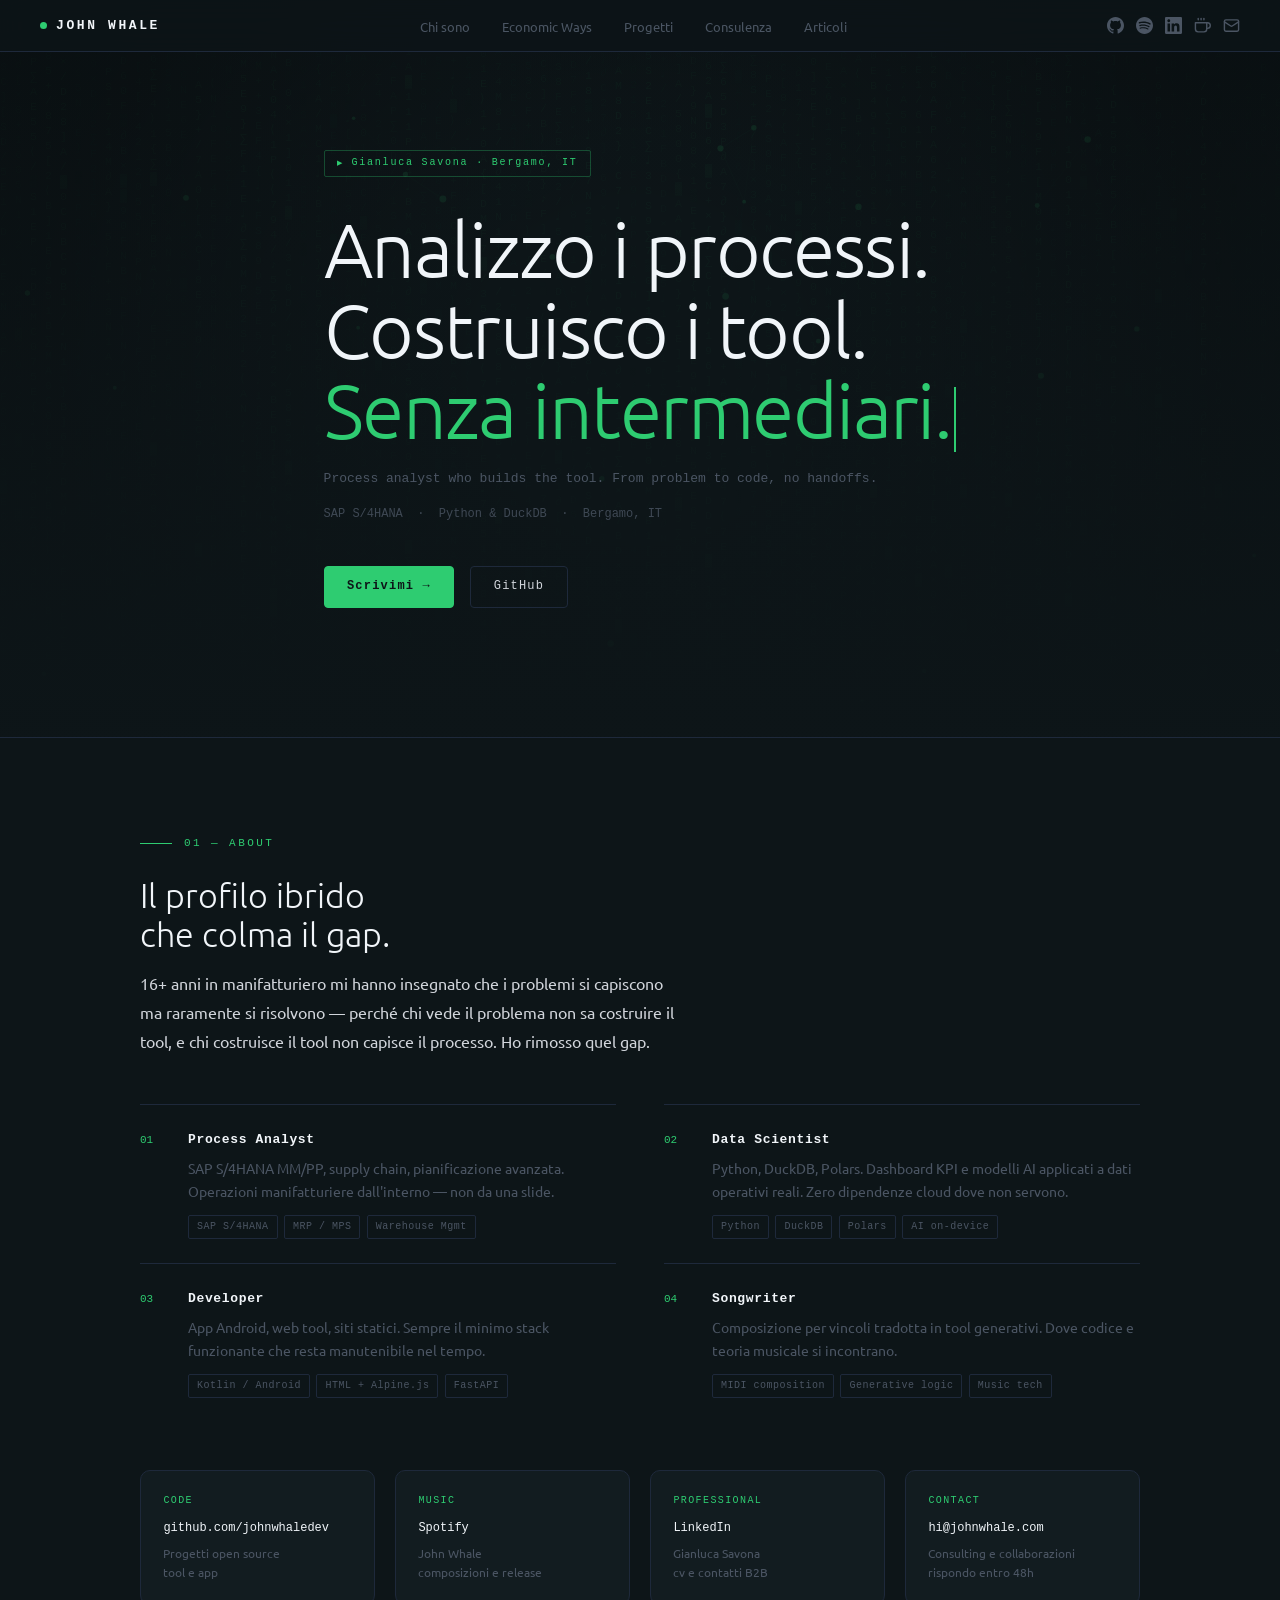
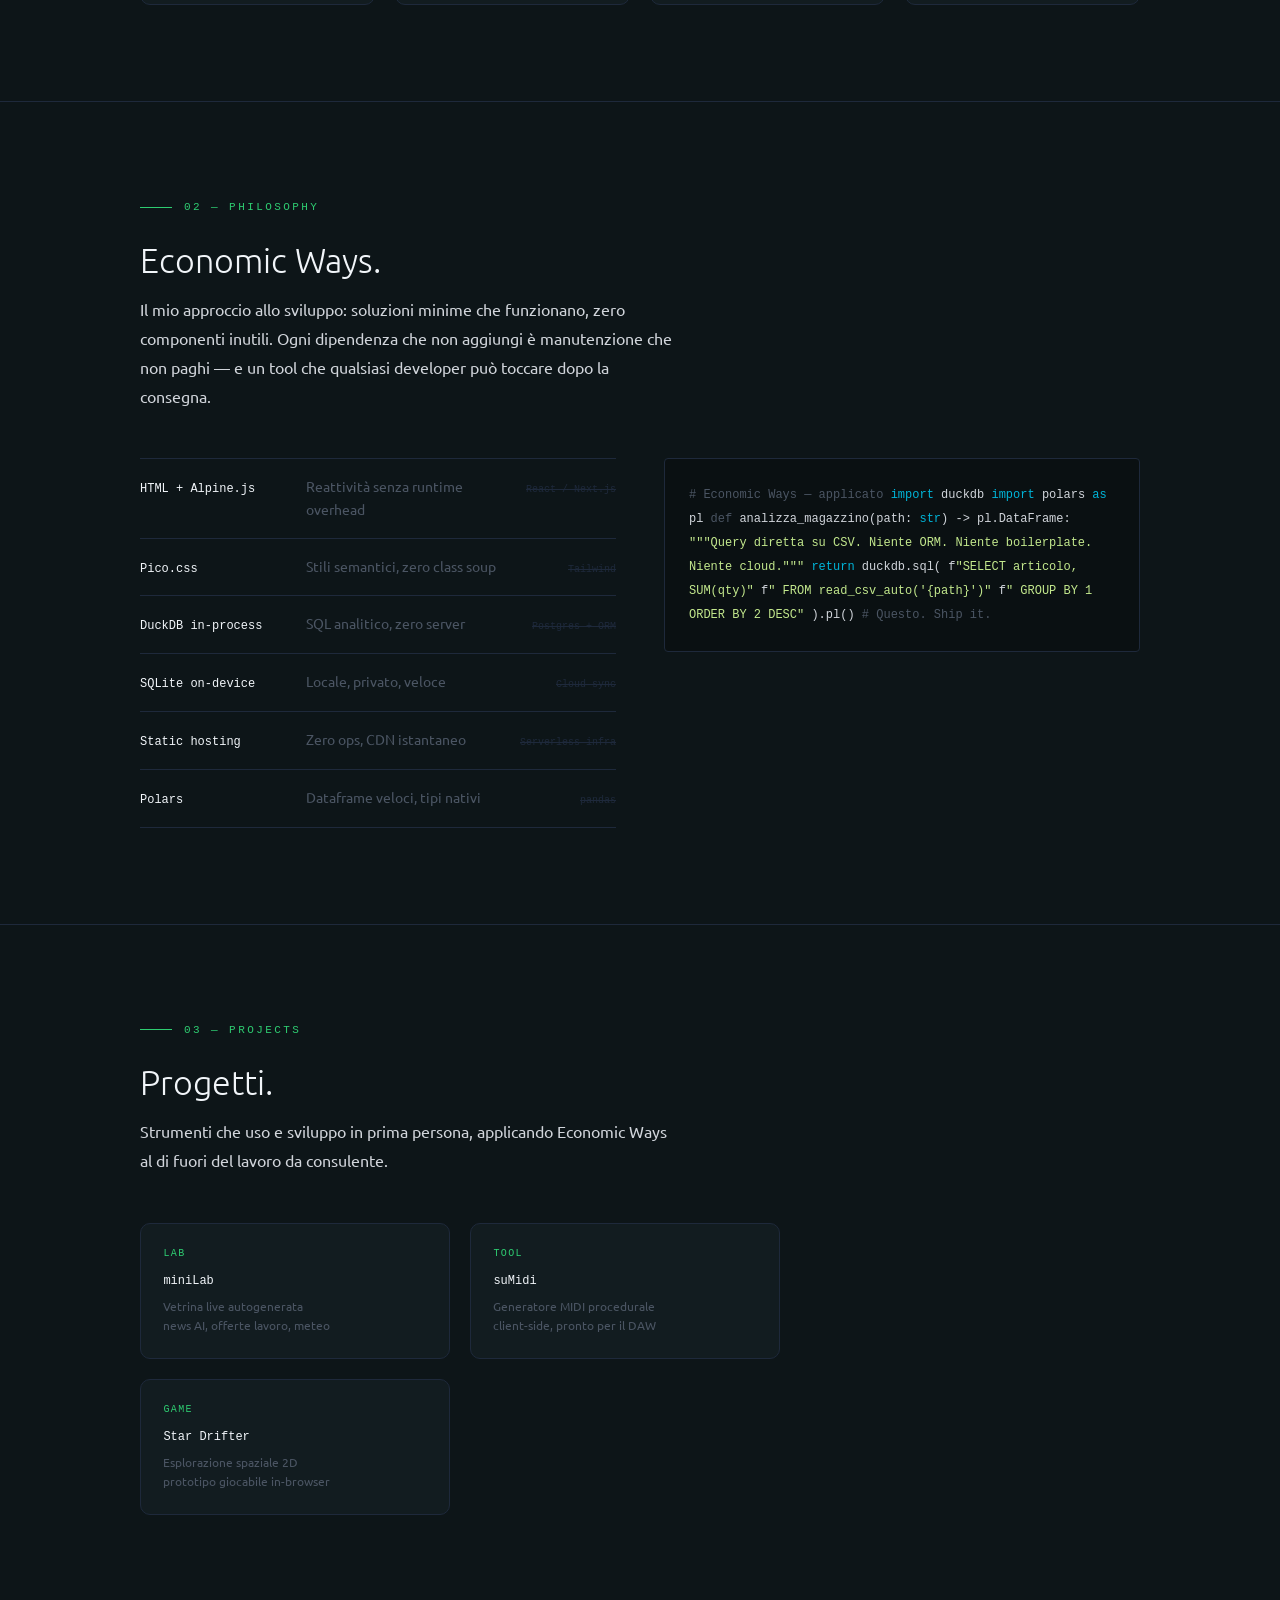
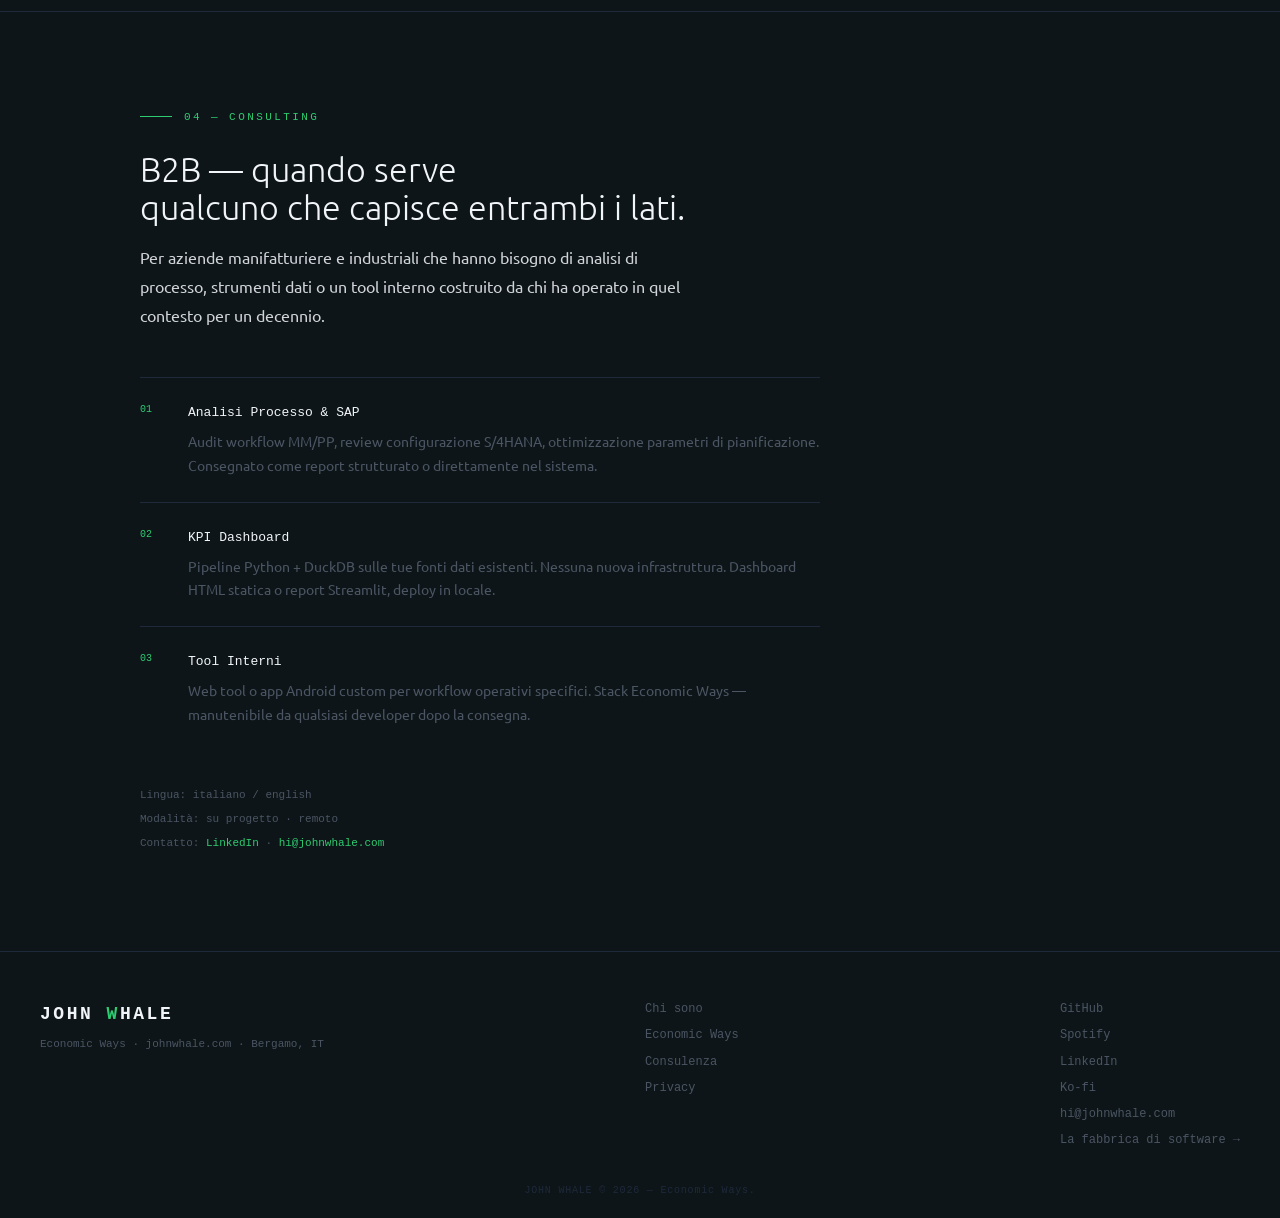
==== commit ec64a8d6: "feat: aggiunge card Star Drifter alla sezione Progetti Co-Authored-By: Claude Sonnet 5 <noreply@anth" ====
--- a/index.html
+++ b/index.html
@@ -379,6 +379,11 @@
         <div class="presence-platform">Tool</div>
         <div class="presence-url">suMidi</div>
         <div class="presence-note">Generatore MIDI procedurale<br>client-side, pronto per il DAW</div>
+      </a>
+      <a href="https://star-drifter.johnwhale.com" target="_blank" rel="noopener" class="presence-card">
+        <div class="presence-platform">Game</div>
+        <div class="presence-url">Star Drifter</div>
+        <div class="presence-note">Esplorazione spaziale 2D<br>prototipo giocabile in-browser</div>
       </a>
     </div>
   </div>
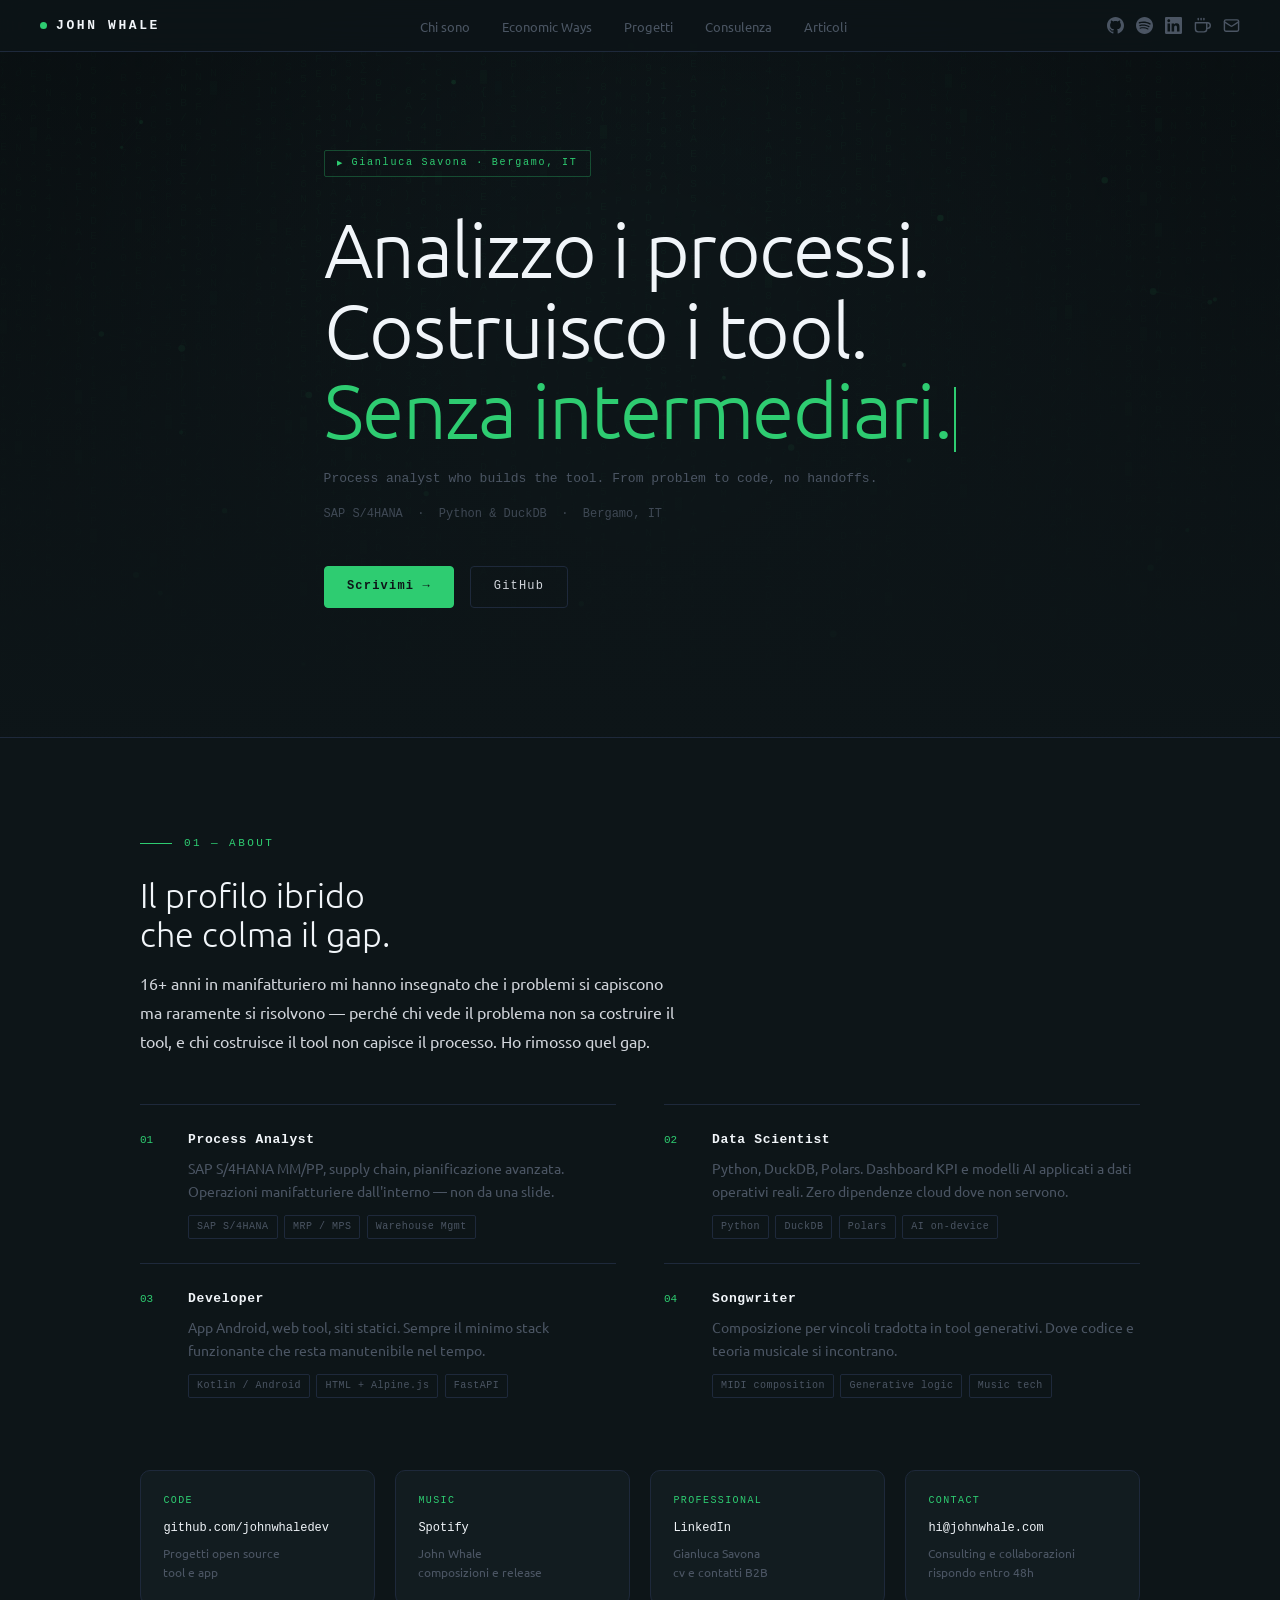
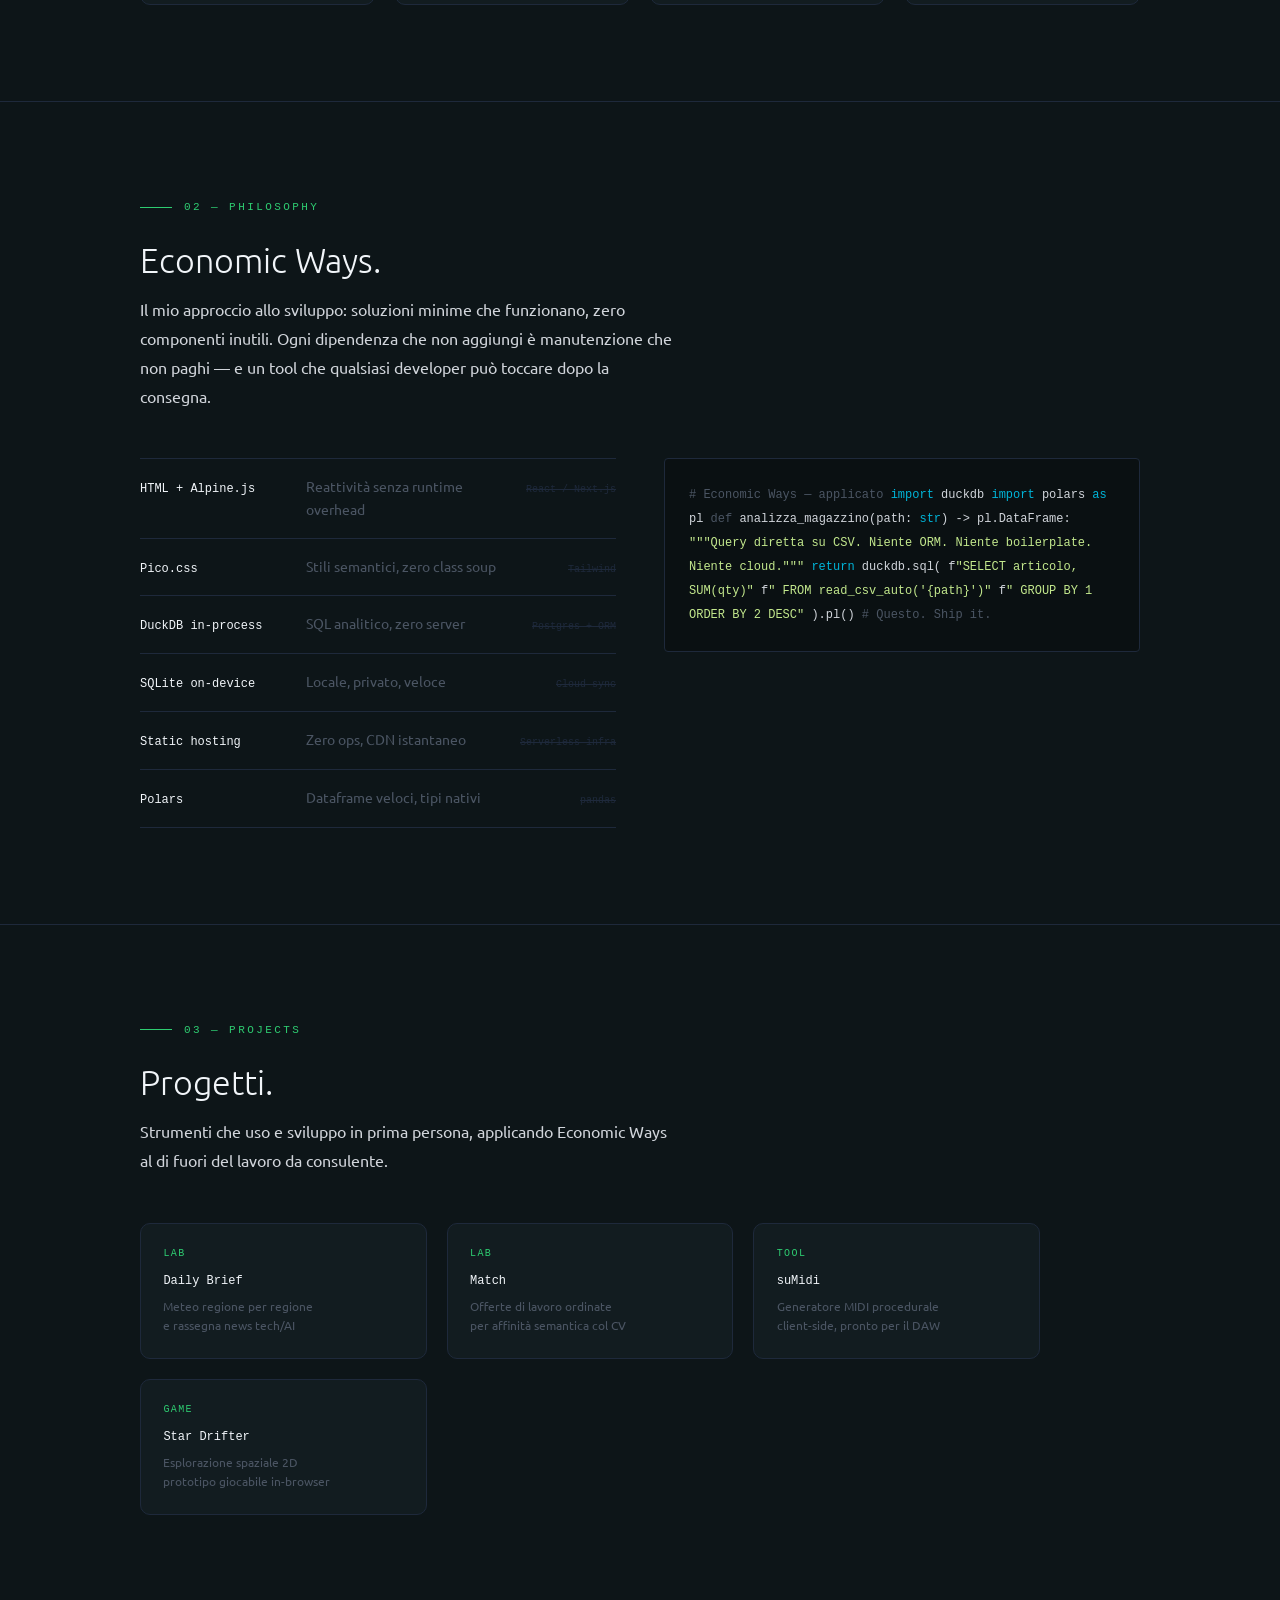
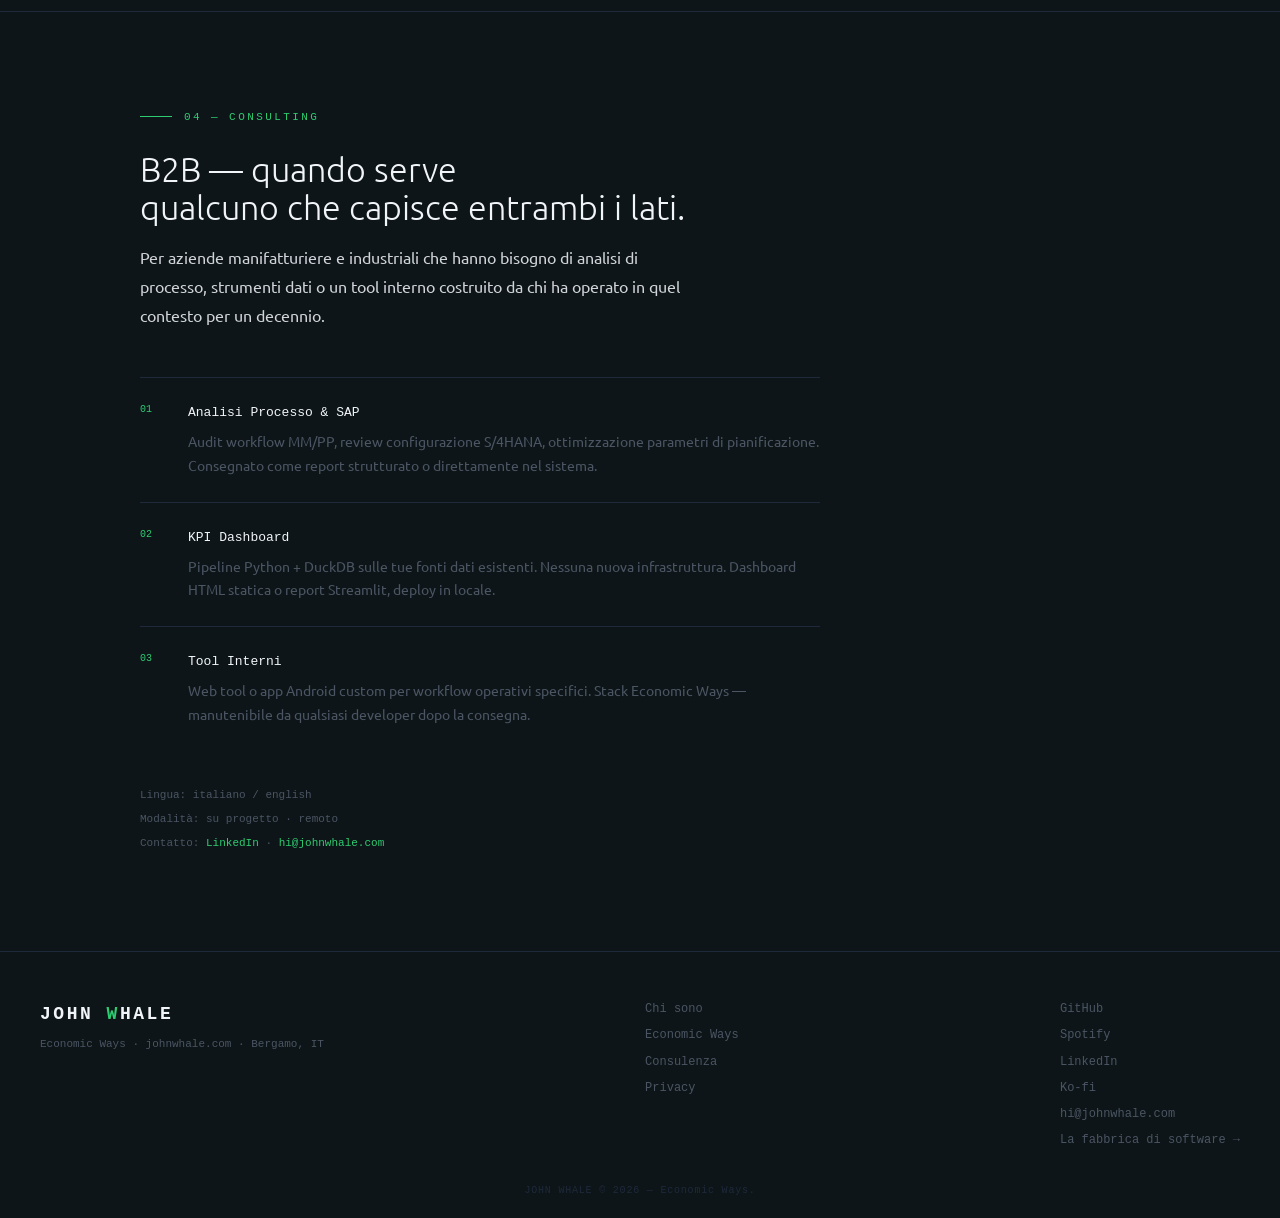
==== commit a3b8615b: "feat: split card miniLab in Daily Brief + Match, separate Co-Authored-By: Claude Sonnet 5 <noreply@a" ====
--- a/index.html
+++ b/index.html
@@ -150,7 +150,7 @@
 
 /* ── PRESENCE STRIP ── */
 .presence-strip { display: grid; grid-template-columns: repeat(4,1fr); gap: 1.25rem; margin-top: 3rem; }
-#projects .presence-strip { grid-template-columns: repeat(2,1fr); max-width: 640px; }
+#projects .presence-strip { grid-template-columns: repeat(auto-fit, minmax(220px,1fr)); max-width: 900px; }
 .presence-card { background: var(--bg2); border: 1px solid var(--border); border-radius: var(--rl); padding: 1.4rem; text-decoration: none; transition: border-color .2s, transform .2s; display: block; }
 .presence-card:hover { border-color: rgba(46,204,113,.35); transform: translateY(-2px); }
 .presence-platform { font-family: var(--mono); font-size: 10px; color: var(--accent); letter-spacing: .14em; margin-bottom: .6rem; text-transform: uppercase; }
@@ -370,10 +370,15 @@
     <p class="lead">Strumenti che uso e sviluppo in prima persona, applicando Economic Ways al di fuori del lavoro da consulente.</p>
 
     <div class="presence-strip reveal">
-      <a href="/miniLab/" class="presence-card">
+      <a href="/miniLab/brief.html" class="presence-card">
         <div class="presence-platform">Lab</div>
-        <div class="presence-url">miniLab</div>
-        <div class="presence-note">Vetrina live autogenerata<br>news AI, offerte lavoro, meteo</div>
+        <div class="presence-url">Daily Brief</div>
+        <div class="presence-note">Meteo regione per regione<br>e rassegna news tech/AI</div>
+      </a>
+      <a href="/miniLab/match.html" class="presence-card">
+        <div class="presence-platform">Lab</div>
+        <div class="presence-url">Match</div>
+        <div class="presence-note">Offerte di lavoro ordinate<br>per affinità semantica col CV</div>
       </a>
       <a href="https://sumidi.johnwhale.com" target="_blank" rel="noopener" class="presence-card">
         <div class="presence-platform">Tool</div>
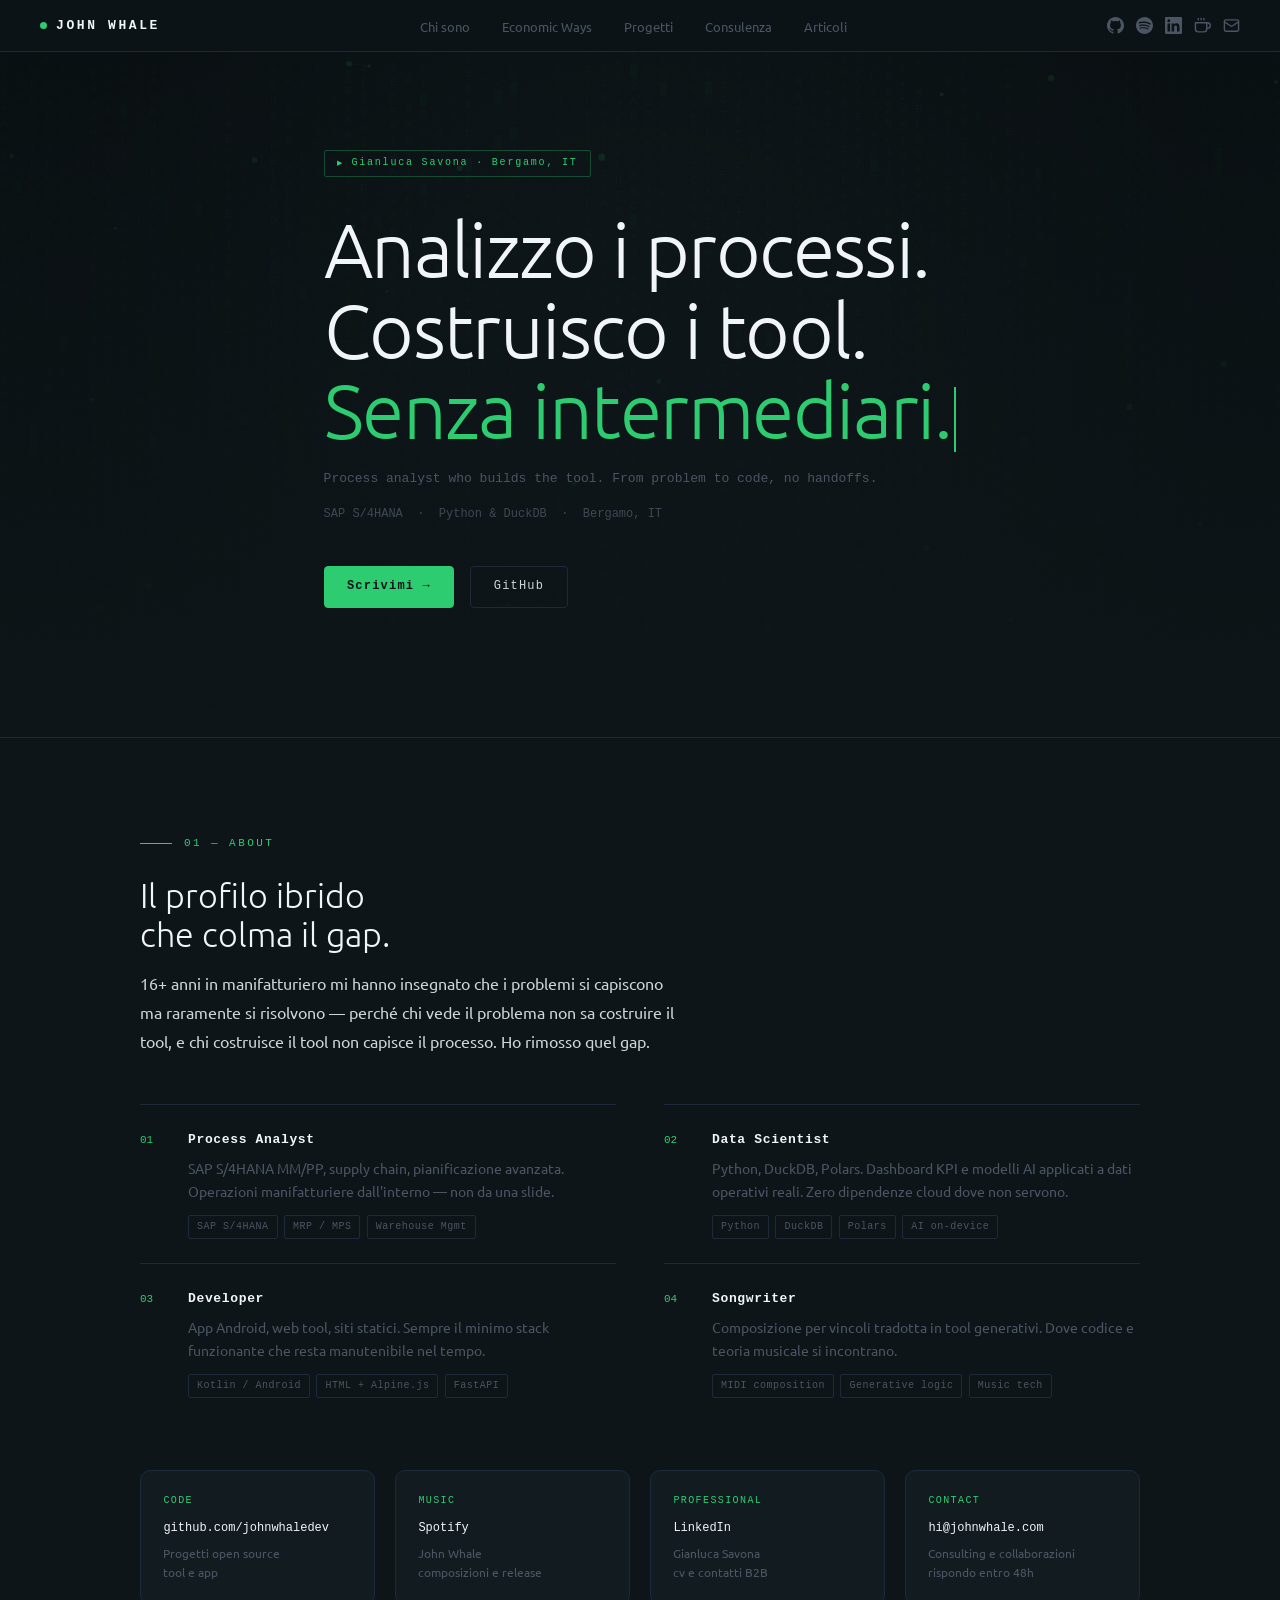
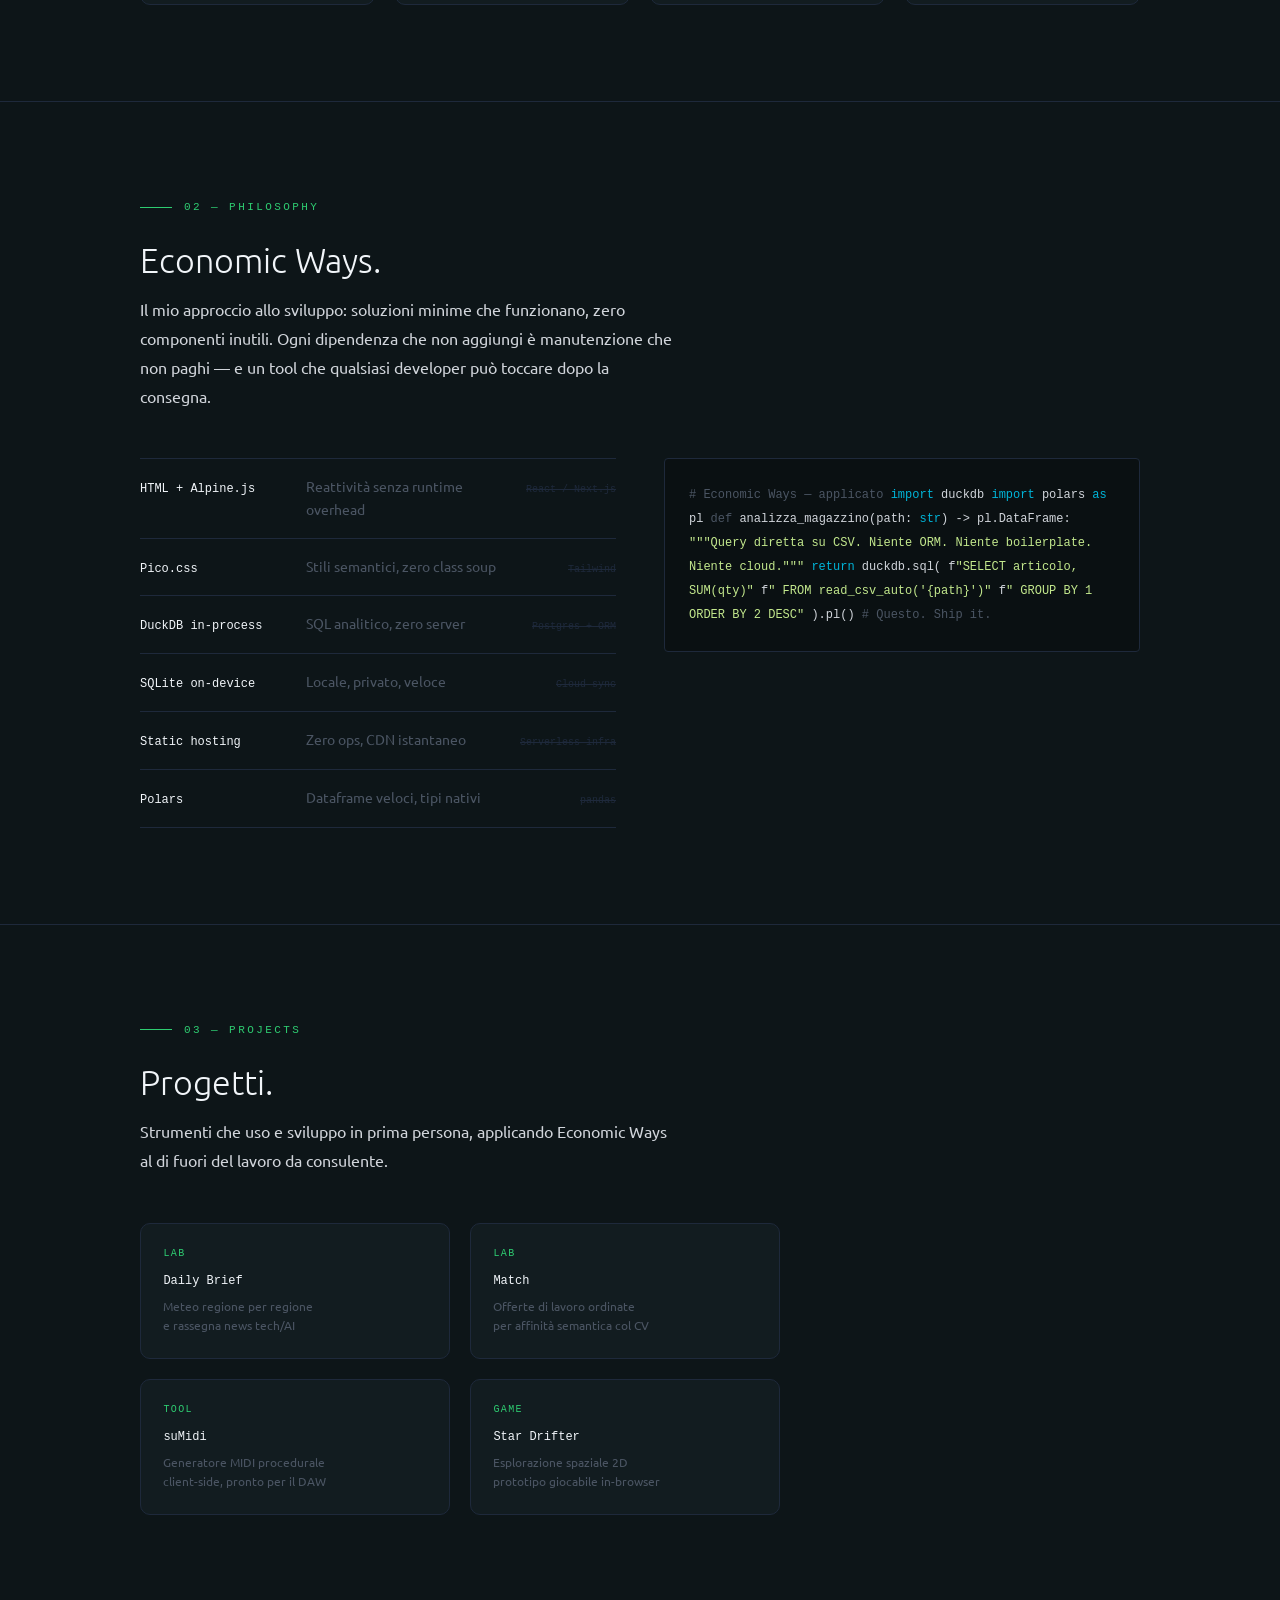
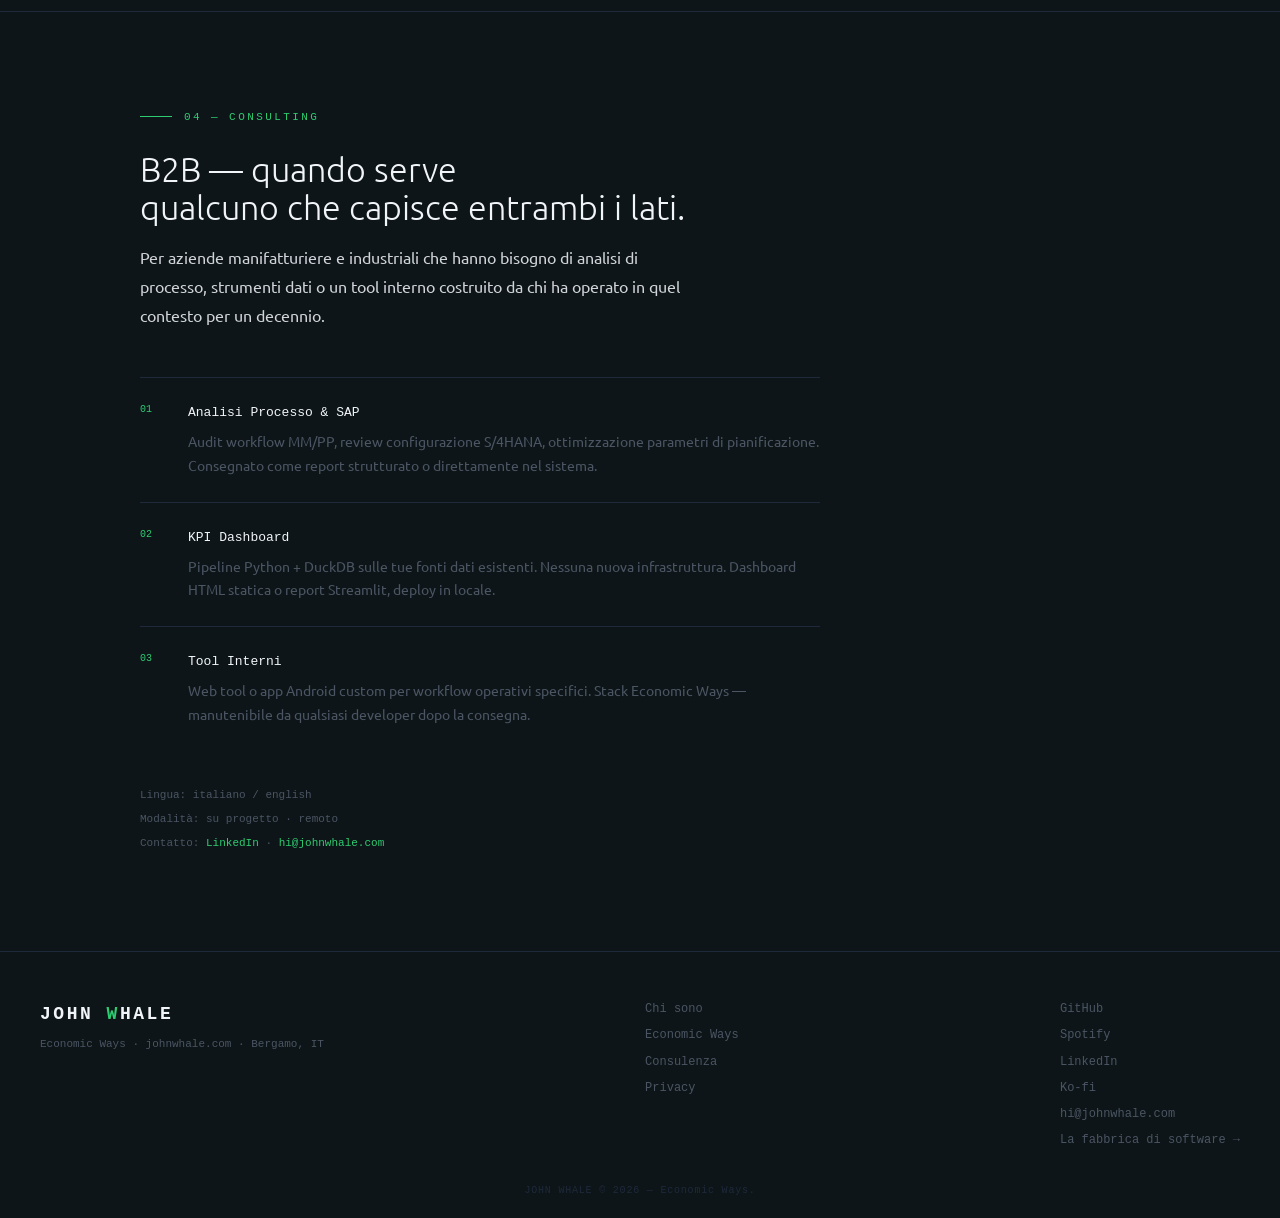
==== commit 4427092d: "fix: griglia Progetti a 2 colonne fisse per matrice 2x2 uniforme Co-Authored-By: Claude Sonnet 5 <no" ====
--- a/index.html
+++ b/index.html
@@ -150,7 +150,7 @@
 
 /* ── PRESENCE STRIP ── */
 .presence-strip { display: grid; grid-template-columns: repeat(4,1fr); gap: 1.25rem; margin-top: 3rem; }
-#projects .presence-strip { grid-template-columns: repeat(auto-fit, minmax(220px,1fr)); max-width: 900px; }
+#projects .presence-strip { grid-template-columns: repeat(2,1fr); max-width: 640px; }
 .presence-card { background: var(--bg2); border: 1px solid var(--border); border-radius: var(--rl); padding: 1.4rem; text-decoration: none; transition: border-color .2s, transform .2s; display: block; }
 .presence-card:hover { border-color: rgba(46,204,113,.35); transform: translateY(-2px); }
 .presence-platform { font-family: var(--mono); font-size: 10px; color: var(--accent); letter-spacing: .14em; margin-bottom: .6rem; text-transform: uppercase; }
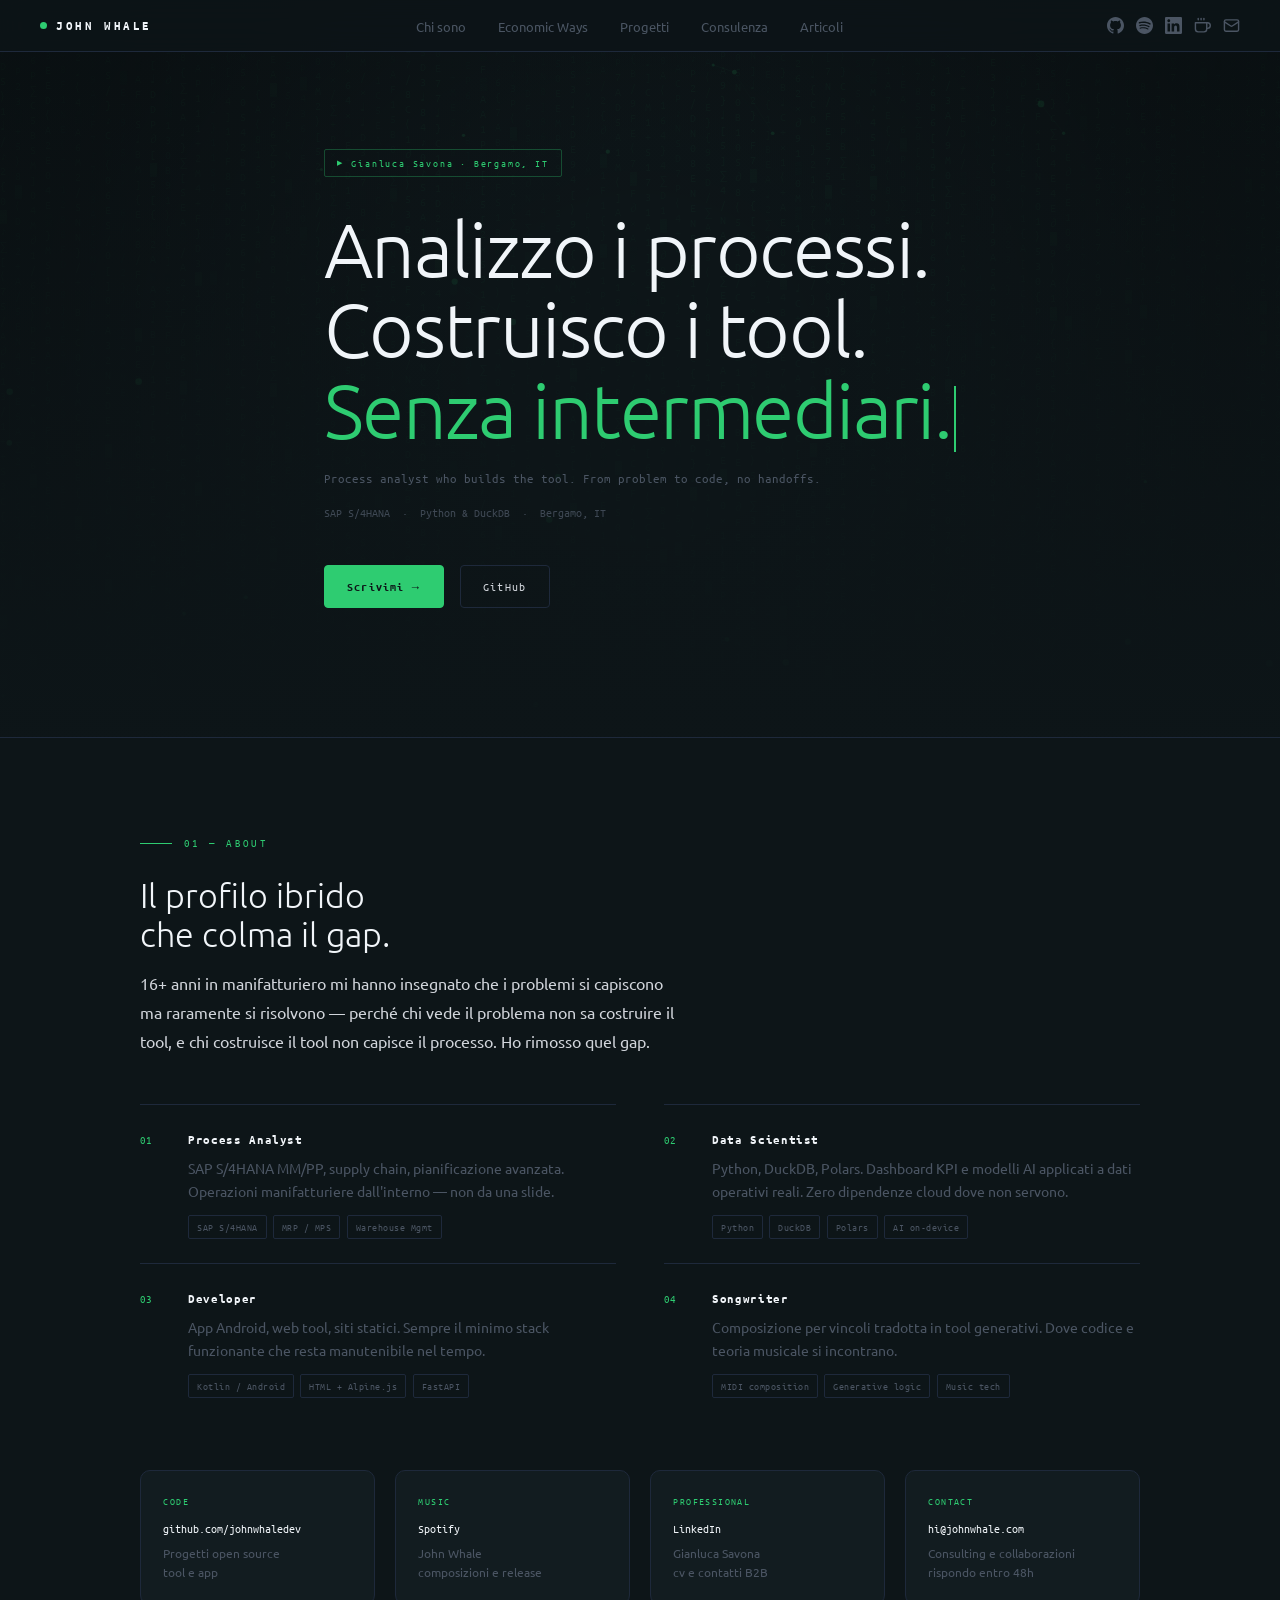
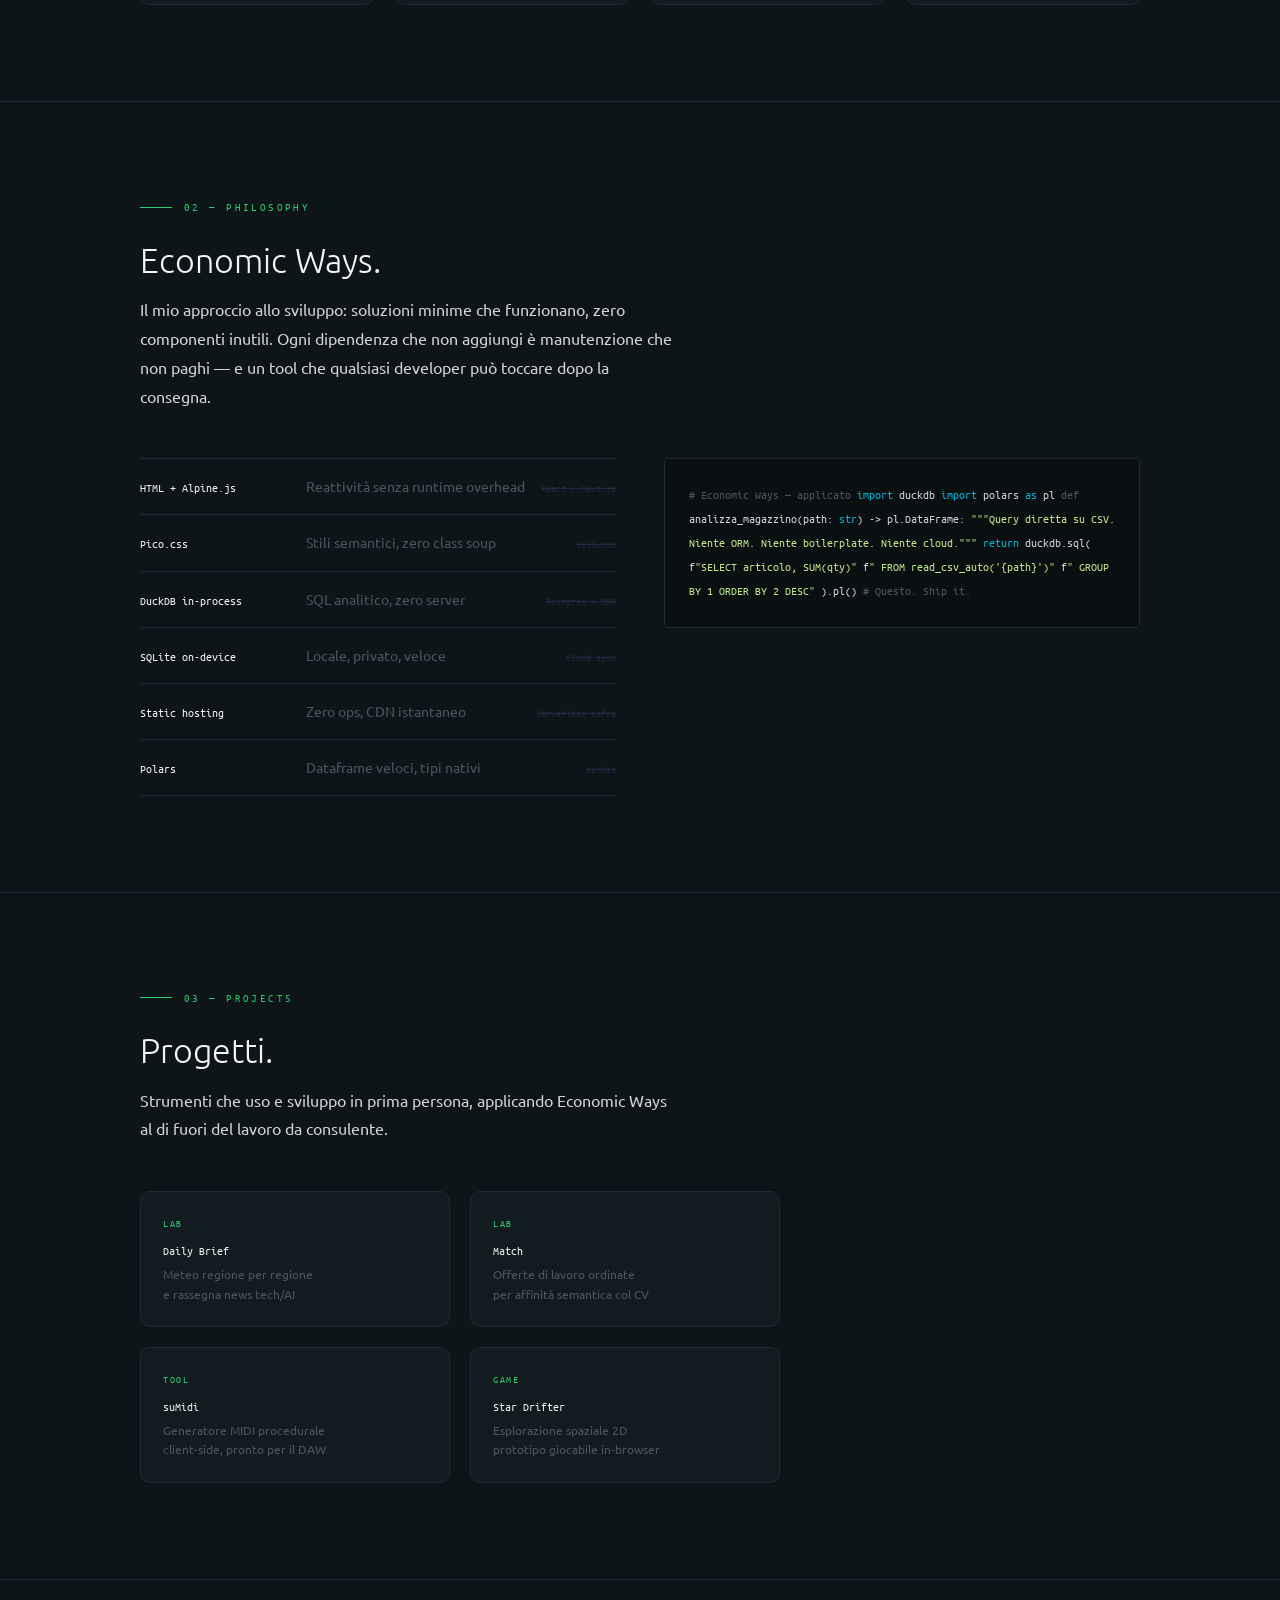
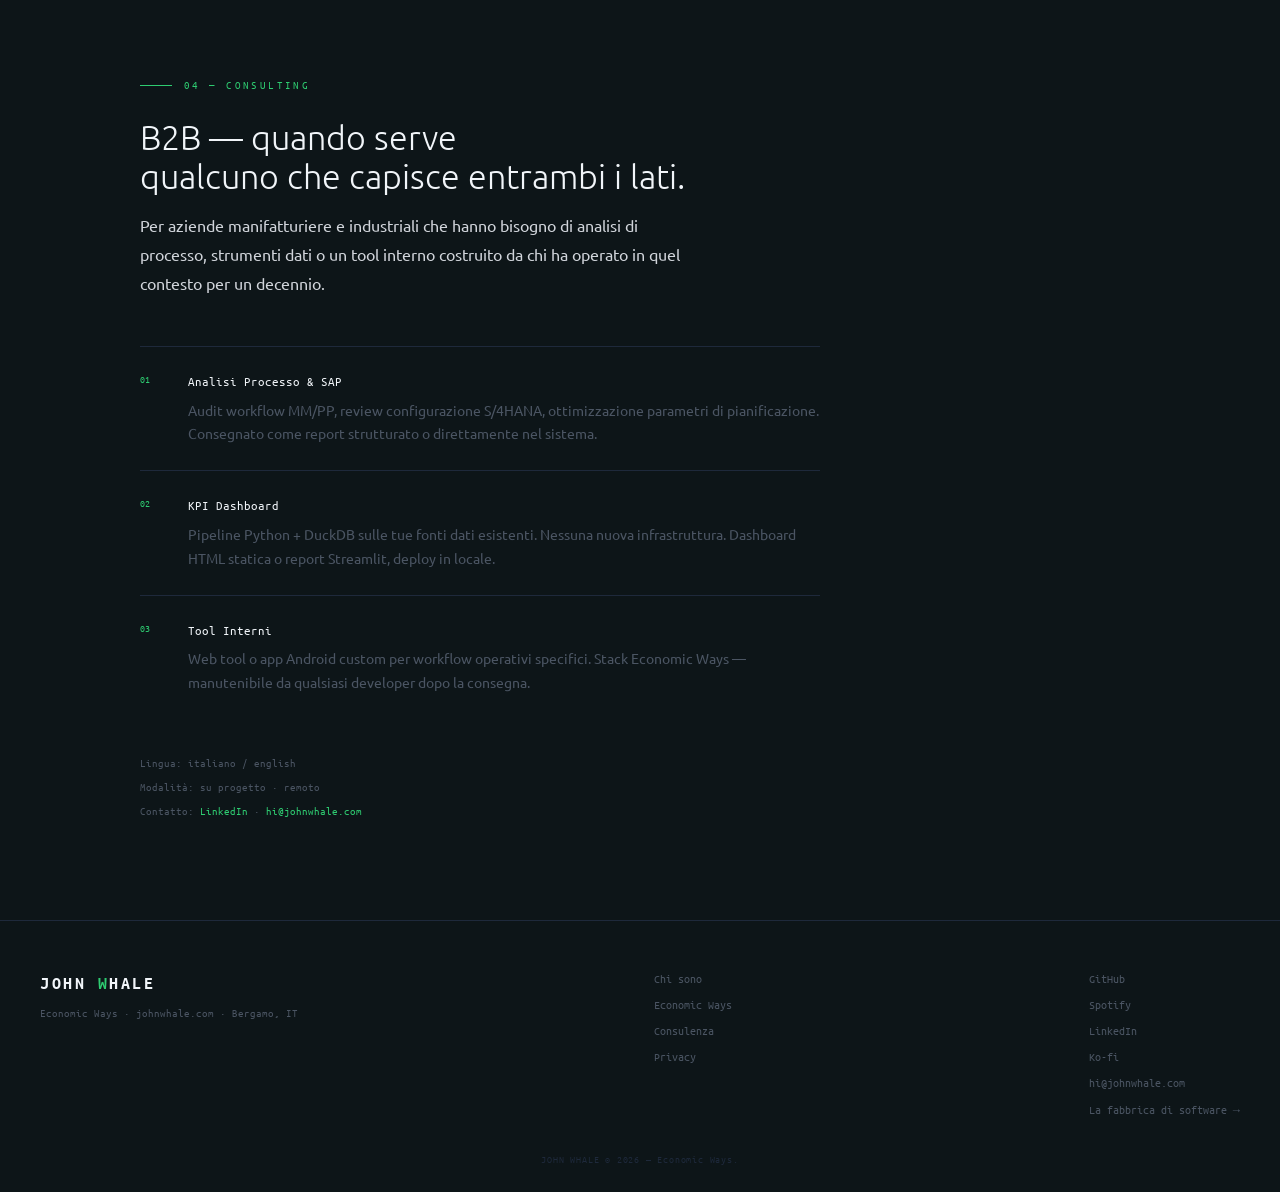
==== commit 5b2f64ab: "feat: font self-hostati e nota di trasparenza IA su index e fabbrica Aggiunge assets/fonts/ (Ubuntu " ====
--- a/index.html
+++ b/index.html
@@ -69,9 +69,7 @@
   "knowsLanguage": ["it", "en"]
 }
 </script>
-<link rel="preconnect" href="https://fonts.googleapis.com">
-<link rel="preconnect" href="https://fonts.gstatic.com" crossorigin>
-<link href="https://fonts.googleapis.com/css2?family=Ubuntu+Mono:ital,wght@0,400;0,700;1,400&family=Ubuntu:ital,wght@0,300;0,400;0,500;0,700;1,300&display=swap" rel="stylesheet">
+<link rel="stylesheet" href="assets/fonts/fonts.css">
 <style>
 :root {
   --bg:     #0d1518; --bg2: #121c20; --bg3: #162028;
--- a/assets/fonts/fonts.css
+++ b/assets/fonts/fonts.css
@@ -0,0 +1,132 @@
+/* Ubuntu + Ubuntu Mono - subset latin/latin-ext, self-hosted.
+   Sostituisce il caricamento da fonts.googleapis.com (nessun IP dei
+   visitatori inviato a Google) e rispetta la regola di stack "NO CDN". */
+
+@font-face {
+  font-family: 'Ubuntu';
+  font-style: italic;
+  font-weight: 300;
+  font-display: swap;
+  src: url(ubuntu-300-italic-latin-ext.woff2) format('woff2');
+  unicode-range: U+0100-02BA, U+02BD-02C5, U+02C7-02CC, U+02CE-02D7, U+02DD-02FF, U+0304, U+0308, U+0329, U+1D00-1DBF, U+1E00-1E9F, U+1EF2-1EFF, U+2020, U+20A0-20AB, U+20AD-20C0, U+2113, U+2C60-2C7F, U+A720-A7FF;
+}
+@font-face {
+  font-family: 'Ubuntu';
+  font-style: italic;
+  font-weight: 300;
+  font-display: swap;
+  src: url(ubuntu-300-italic-latin.woff2) format('woff2');
+  unicode-range: U+0000-00FF, U+0131, U+0152-0153, U+02BB-02BC, U+02C6, U+02DA, U+02DC, U+0304, U+0308, U+0329, U+2000-206F, U+20AC, U+2122, U+2191, U+2193, U+2212, U+2215, U+FEFF, U+FFFD;
+}
+@font-face {
+  font-family: 'Ubuntu';
+  font-style: normal;
+  font-weight: 300;
+  font-display: swap;
+  src: url(ubuntu-300-latin-ext.woff2) format('woff2');
+  unicode-range: U+0100-02BA, U+02BD-02C5, U+02C7-02CC, U+02CE-02D7, U+02DD-02FF, U+0304, U+0308, U+0329, U+1D00-1DBF, U+1E00-1E9F, U+1EF2-1EFF, U+2020, U+20A0-20AB, U+20AD-20C0, U+2113, U+2C60-2C7F, U+A720-A7FF;
+}
+@font-face {
+  font-family: 'Ubuntu';
+  font-style: normal;
+  font-weight: 300;
+  font-display: swap;
+  src: url(ubuntu-300-latin.woff2) format('woff2');
+  unicode-range: U+0000-00FF, U+0131, U+0152-0153, U+02BB-02BC, U+02C6, U+02DA, U+02DC, U+0304, U+0308, U+0329, U+2000-206F, U+20AC, U+2122, U+2191, U+2193, U+2212, U+2215, U+FEFF, U+FFFD;
+}
+@font-face {
+  font-family: 'Ubuntu';
+  font-style: normal;
+  font-weight: 400;
+  font-display: swap;
+  src: url(ubuntu-400-latin-ext.woff2) format('woff2');
+  unicode-range: U+0100-02BA, U+02BD-02C5, U+02C7-02CC, U+02CE-02D7, U+02DD-02FF, U+0304, U+0308, U+0329, U+1D00-1DBF, U+1E00-1E9F, U+1EF2-1EFF, U+2020, U+20A0-20AB, U+20AD-20C0, U+2113, U+2C60-2C7F, U+A720-A7FF;
+}
+@font-face {
+  font-family: 'Ubuntu';
+  font-style: normal;
+  font-weight: 400;
+  font-display: swap;
+  src: url(ubuntu-400-latin.woff2) format('woff2');
+  unicode-range: U+0000-00FF, U+0131, U+0152-0153, U+02BB-02BC, U+02C6, U+02DA, U+02DC, U+0304, U+0308, U+0329, U+2000-206F, U+20AC, U+2122, U+2191, U+2193, U+2212, U+2215, U+FEFF, U+FFFD;
+}
+@font-face {
+  font-family: 'Ubuntu';
+  font-style: normal;
+  font-weight: 500;
+  font-display: swap;
+  src: url(ubuntu-500-latin-ext.woff2) format('woff2');
+  unicode-range: U+0100-02BA, U+02BD-02C5, U+02C7-02CC, U+02CE-02D7, U+02DD-02FF, U+0304, U+0308, U+0329, U+1D00-1DBF, U+1E00-1E9F, U+1EF2-1EFF, U+2020, U+20A0-20AB, U+20AD-20C0, U+2113, U+2C60-2C7F, U+A720-A7FF;
+}
+@font-face {
+  font-family: 'Ubuntu';
+  font-style: normal;
+  font-weight: 500;
+  font-display: swap;
+  src: url(ubuntu-500-latin.woff2) format('woff2');
+  unicode-range: U+0000-00FF, U+0131, U+0152-0153, U+02BB-02BC, U+02C6, U+02DA, U+02DC, U+0304, U+0308, U+0329, U+2000-206F, U+20AC, U+2122, U+2191, U+2193, U+2212, U+2215, U+FEFF, U+FFFD;
+}
+@font-face {
+  font-family: 'Ubuntu';
+  font-style: normal;
+  font-weight: 700;
+  font-display: swap;
+  src: url(ubuntu-700-latin-ext.woff2) format('woff2');
+  unicode-range: U+0100-02BA, U+02BD-02C5, U+02C7-02CC, U+02CE-02D7, U+02DD-02FF, U+0304, U+0308, U+0329, U+1D00-1DBF, U+1E00-1E9F, U+1EF2-1EFF, U+2020, U+20A0-20AB, U+20AD-20C0, U+2113, U+2C60-2C7F, U+A720-A7FF;
+}
+@font-face {
+  font-family: 'Ubuntu';
+  font-style: normal;
+  font-weight: 700;
+  font-display: swap;
+  src: url(ubuntu-700-latin.woff2) format('woff2');
+  unicode-range: U+0000-00FF, U+0131, U+0152-0153, U+02BB-02BC, U+02C6, U+02DA, U+02DC, U+0304, U+0308, U+0329, U+2000-206F, U+20AC, U+2122, U+2191, U+2193, U+2212, U+2215, U+FEFF, U+FFFD;
+}
+@font-face {
+  font-family: 'Ubuntu Mono';
+  font-style: italic;
+  font-weight: 400;
+  font-display: swap;
+  src: url(ubuntu-mono-400-italic-latin-ext.woff2) format('woff2');
+  unicode-range: U+0100-02BA, U+02BD-02C5, U+02C7-02CC, U+02CE-02D7, U+02DD-02FF, U+0304, U+0308, U+0329, U+1D00-1DBF, U+1E00-1E9F, U+1EF2-1EFF, U+2020, U+20A0-20AB, U+20AD-20C0, U+2113, U+2C60-2C7F, U+A720-A7FF;
+}
+@font-face {
+  font-family: 'Ubuntu Mono';
+  font-style: italic;
+  font-weight: 400;
+  font-display: swap;
+  src: url(ubuntu-mono-400-italic-latin.woff2) format('woff2');
+  unicode-range: U+0000-00FF, U+0131, U+0152-0153, U+02BB-02BC, U+02C6, U+02DA, U+02DC, U+0304, U+0308, U+0329, U+2000-206F, U+20AC, U+2122, U+2191, U+2193, U+2212, U+2215, U+FEFF, U+FFFD;
+}
+@font-face {
+  font-family: 'Ubuntu Mono';
+  font-style: normal;
+  font-weight: 400;
+  font-display: swap;
+  src: url(ubuntu-mono-400-latin-ext.woff2) format('woff2');
+  unicode-range: U+0100-02BA, U+02BD-02C5, U+02C7-02CC, U+02CE-02D7, U+02DD-02FF, U+0304, U+0308, U+0329, U+1D00-1DBF, U+1E00-1E9F, U+1EF2-1EFF, U+2020, U+20A0-20AB, U+20AD-20C0, U+2113, U+2C60-2C7F, U+A720-A7FF;
+}
+@font-face {
+  font-family: 'Ubuntu Mono';
+  font-style: normal;
+  font-weight: 400;
+  font-display: swap;
+  src: url(ubuntu-mono-400-latin.woff2) format('woff2');
+  unicode-range: U+0000-00FF, U+0131, U+0152-0153, U+02BB-02BC, U+02C6, U+02DA, U+02DC, U+0304, U+0308, U+0329, U+2000-206F, U+20AC, U+2122, U+2191, U+2193, U+2212, U+2215, U+FEFF, U+FFFD;
+}
+@font-face {
+  font-family: 'Ubuntu Mono';
+  font-style: normal;
+  font-weight: 700;
+  font-display: swap;
+  src: url(ubuntu-mono-700-latin-ext.woff2) format('woff2');
+  unicode-range: U+0100-02BA, U+02BD-02C5, U+02C7-02CC, U+02CE-02D7, U+02DD-02FF, U+0304, U+0308, U+0329, U+1D00-1DBF, U+1E00-1E9F, U+1EF2-1EFF, U+2020, U+20A0-20AB, U+20AD-20C0, U+2113, U+2C60-2C7F, U+A720-A7FF;
+}
+@font-face {
+  font-family: 'Ubuntu Mono';
+  font-style: normal;
+  font-weight: 700;
+  font-display: swap;
+  src: url(ubuntu-mono-700-latin.woff2) format('woff2');
+  unicode-range: U+0000-00FF, U+0131, U+0152-0153, U+02BB-02BC, U+02C6, U+02DA, U+02DC, U+0304, U+0308, U+0329, U+2000-206F, U+20AC, U+2122, U+2191, U+2193, U+2212, U+2215, U+FEFF, U+FFFD;
+}
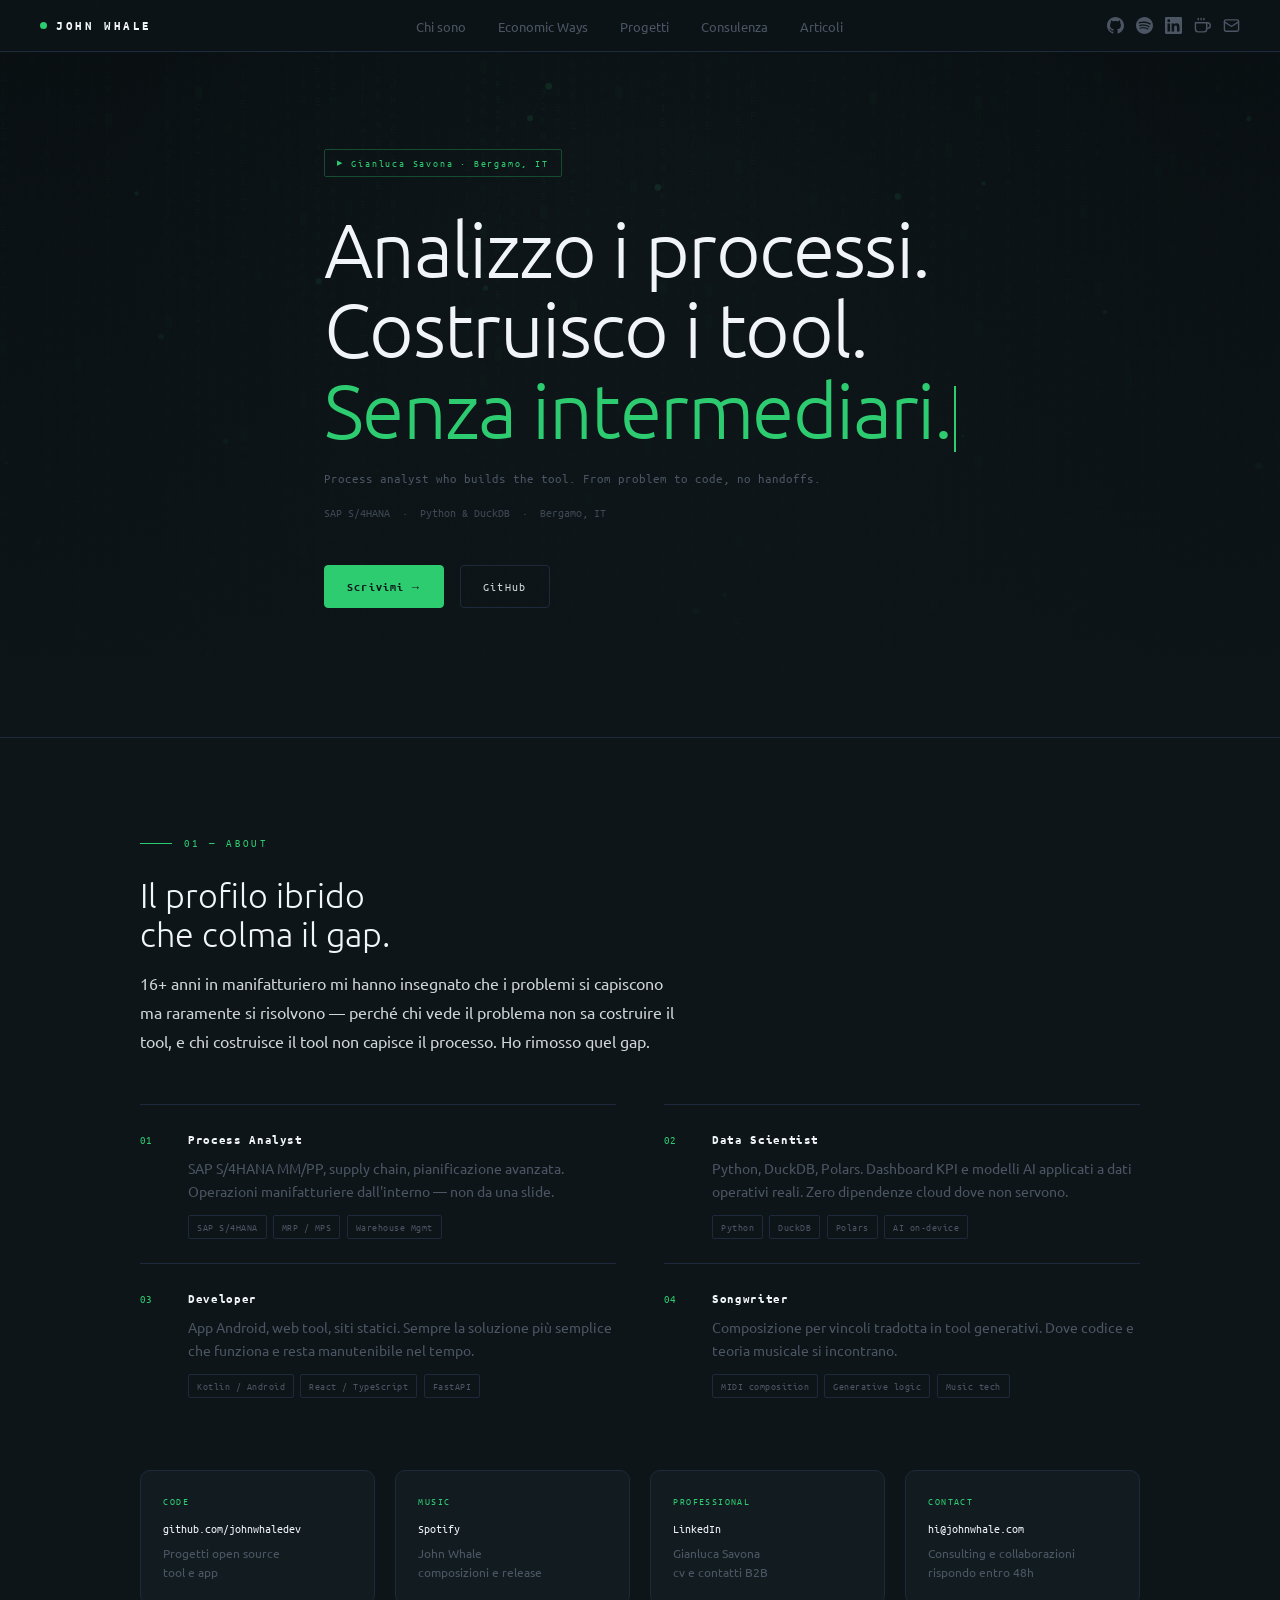
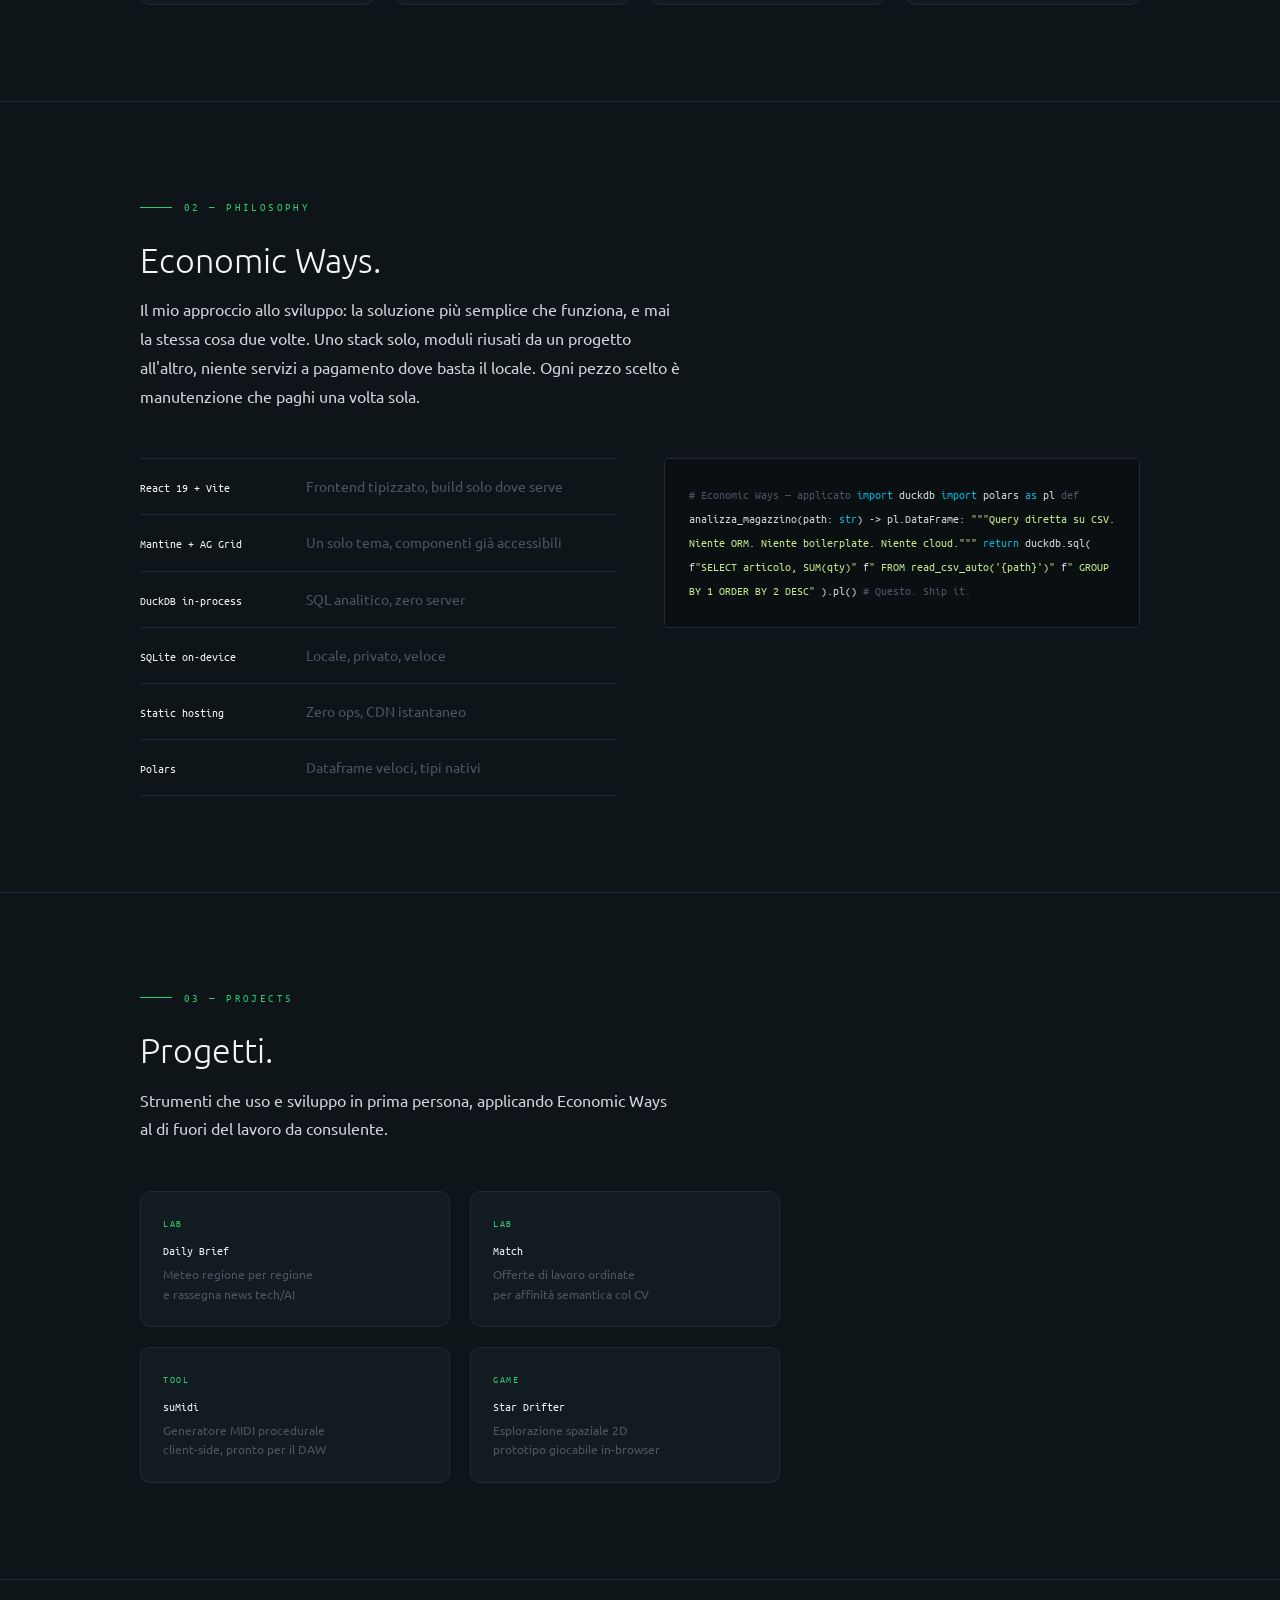
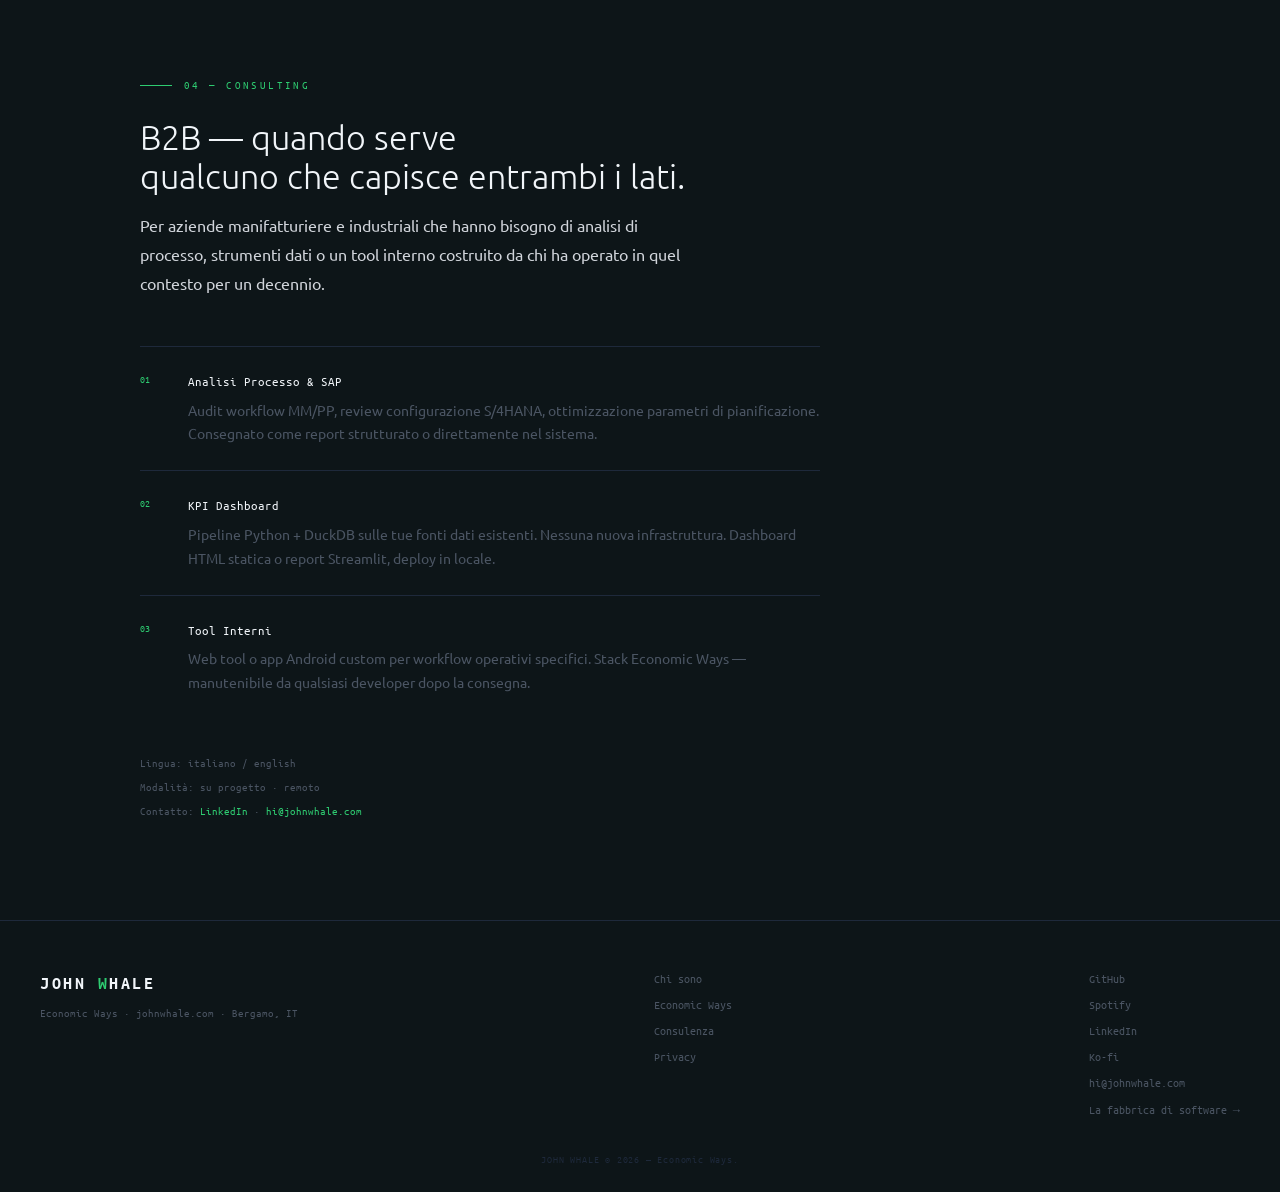
==== commit 85ce68cc: "feat: allinea testi allo stack React/Mantine e riscrive il senso di Economic Ways - index: tag e lis" ====
--- a/index.html
+++ b/index.html
@@ -162,7 +162,6 @@
 .stack-list li:first-child { border-top: 1px solid var(--border); }
 .stack-name { font-family: var(--mono); font-size: 12px; color: var(--white); min-width: 150px; flex-shrink: 0; }
 .stack-why { color: var(--muted); flex: 1; }
-.stack-not { font-family: var(--mono); font-size: 10px; color: var(--border); text-decoration: line-through; flex-shrink: 0; }
 .code-block { background: #0a1012; border: 1px solid var(--border); border-radius: var(--r); padding: 1.5rem; font-family: var(--mono); font-size: 12px; color: var(--text); line-height: 2; overflow-x: auto; }
 .cm { color: var(--muted); } .kw { color: #00b4d8; } .str { color: #c3e88d; }
 
@@ -283,8 +282,8 @@
         <span class="pillar-num">03</span>
         <div>
           <div class="pillar-title">Developer</div>
-          <div class="pillar-desc">App Android, web tool, siti statici. Sempre il minimo stack funzionante che resta manutenibile nel tempo.</div>
-          <div class="tags"><span class="tag">Kotlin / Android</span><span class="tag">HTML + Alpine.js</span><span class="tag">FastAPI</span></div>
+          <div class="pillar-desc">App Android, web tool, siti statici. Sempre la soluzione più semplice che funziona e resta manutenibile nel tempo.</div>
+          <div class="tags"><span class="tag">Kotlin / Android</span><span class="tag">React / TypeScript</span><span class="tag">FastAPI</span></div>
         </div>
       </div>
       <div class="pillar reveal">
@@ -328,16 +327,16 @@
   <div class="container">
     <div class="section-label">02 — Philosophy</div>
     <h2>Economic Ways.</h2>
-    <p class="lead">Il mio approccio allo sviluppo: soluzioni minime che funzionano, zero componenti inutili. Ogni dipendenza che non aggiungi è manutenzione che non paghi — e un tool che qualsiasi developer può toccare dopo la consegna.</p>
+    <p class="lead">Il mio approccio allo sviluppo: la soluzione più semplice che funziona, e mai la stessa cosa due volte. Uno stack solo, moduli riusati da un progetto all'altro, niente servizi a pagamento dove basta il locale. Ogni pezzo scelto è manutenzione che paghi una volta sola.</p>
 
     <div class="ew-grid">
       <ul class="stack-list reveal">
-        <li><span class="stack-name">HTML + Alpine.js</span><span class="stack-why">Reattività senza runtime overhead</span><span class="stack-not">React / Next.js</span></li>
-        <li><span class="stack-name">Pico.css</span><span class="stack-why">Stili semantici, zero class soup</span><span class="stack-not">Tailwind</span></li>
-        <li><span class="stack-name">DuckDB in-process</span><span class="stack-why">SQL analitico, zero server</span><span class="stack-not">Postgres + ORM</span></li>
-        <li><span class="stack-name">SQLite on-device</span><span class="stack-why">Locale, privato, veloce</span><span class="stack-not">Cloud sync</span></li>
-        <li><span class="stack-name">Static hosting</span><span class="stack-why">Zero ops, CDN istantaneo</span><span class="stack-not">Serverless infra</span></li>
-        <li><span class="stack-name">Polars</span><span class="stack-why">Dataframe veloci, tipi nativi</span><span class="stack-not">pandas</span></li>
+        <li><span class="stack-name">React 19 + Vite</span><span class="stack-why">Frontend tipizzato, build solo dove serve</span></li>
+        <li><span class="stack-name">Mantine + AG Grid</span><span class="stack-why">Un solo tema, componenti già accessibili</span></li>
+        <li><span class="stack-name">DuckDB in-process</span><span class="stack-why">SQL analitico, zero server</span></li>
+        <li><span class="stack-name">SQLite on-device</span><span class="stack-why">Locale, privato, veloce</span></li>
+        <li><span class="stack-name">Static hosting</span><span class="stack-why">Zero ops, CDN istantaneo</span></li>
+        <li><span class="stack-name">Polars</span><span class="stack-why">Dataframe veloci, tipi nativi</span></li>
       </ul>
       <div class="reveal">
         <div class="code-block"><span class="cm"># Economic Ways — applicato</span>
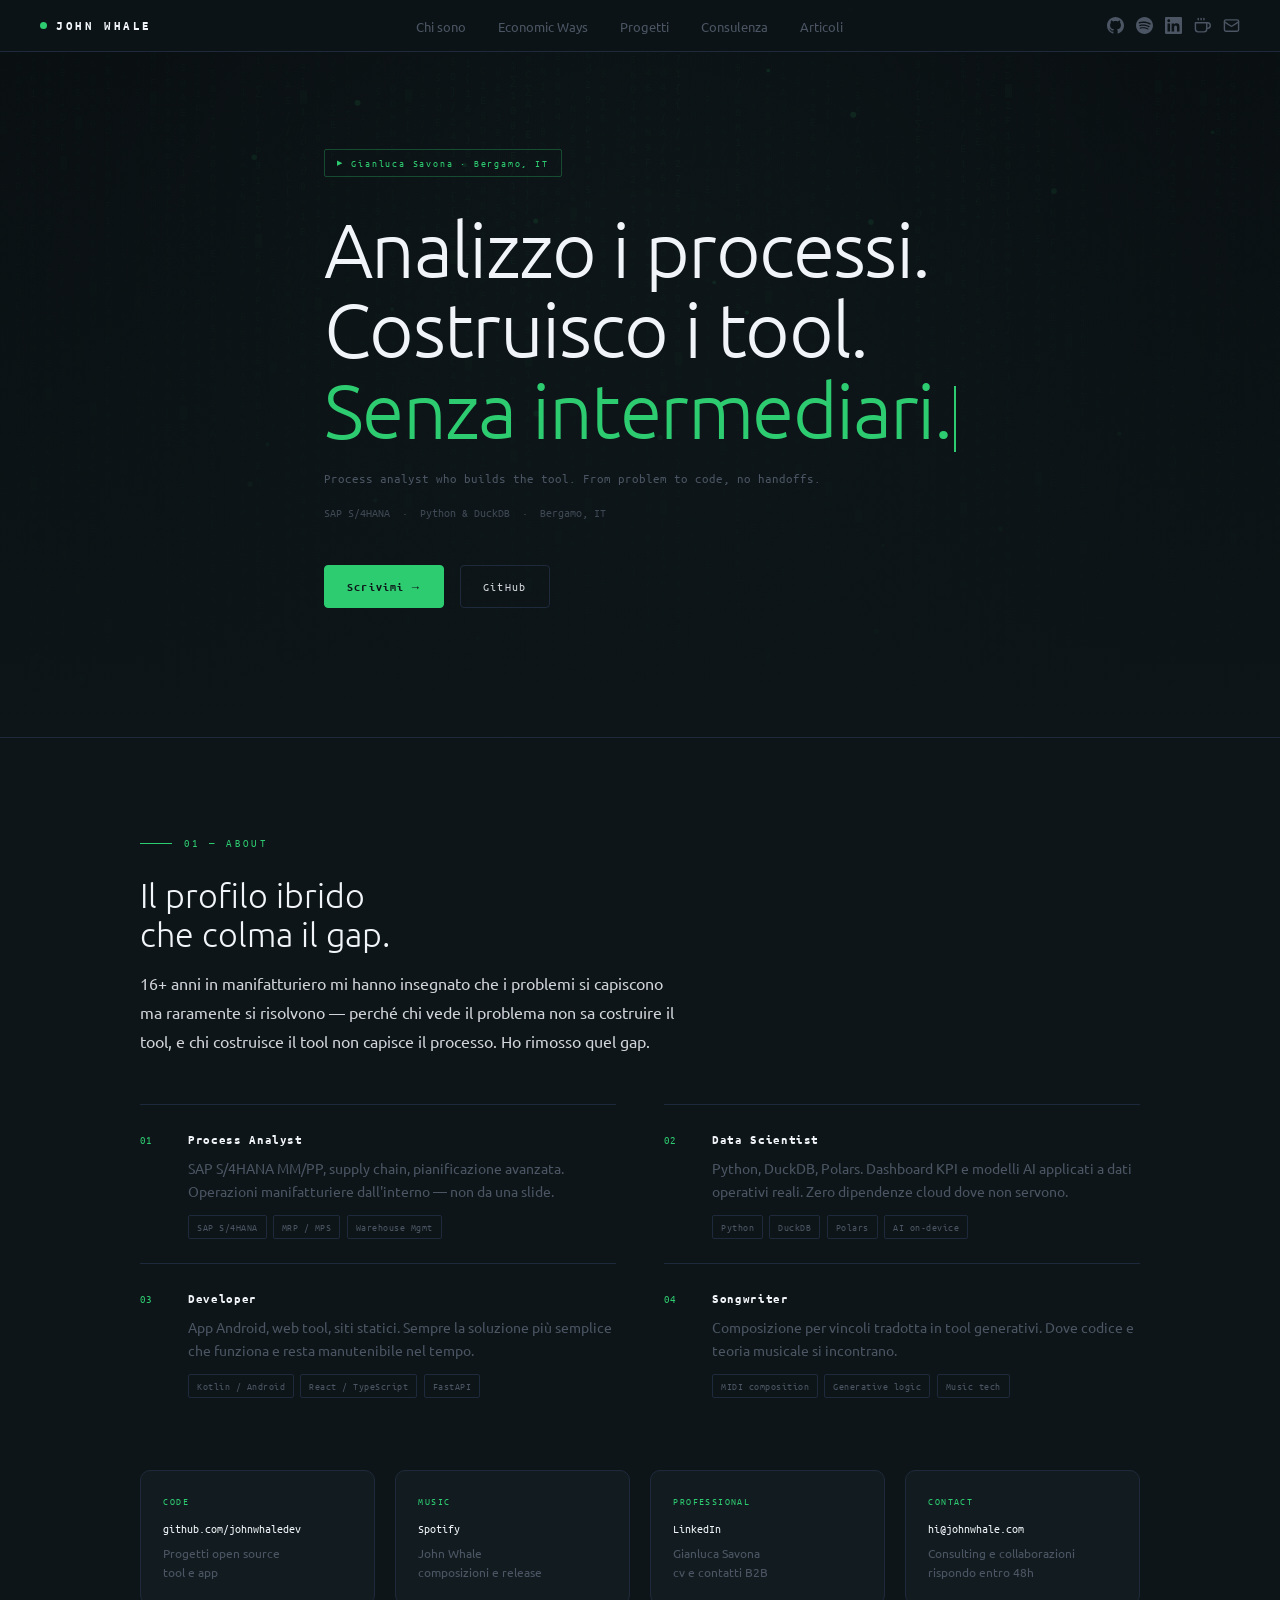
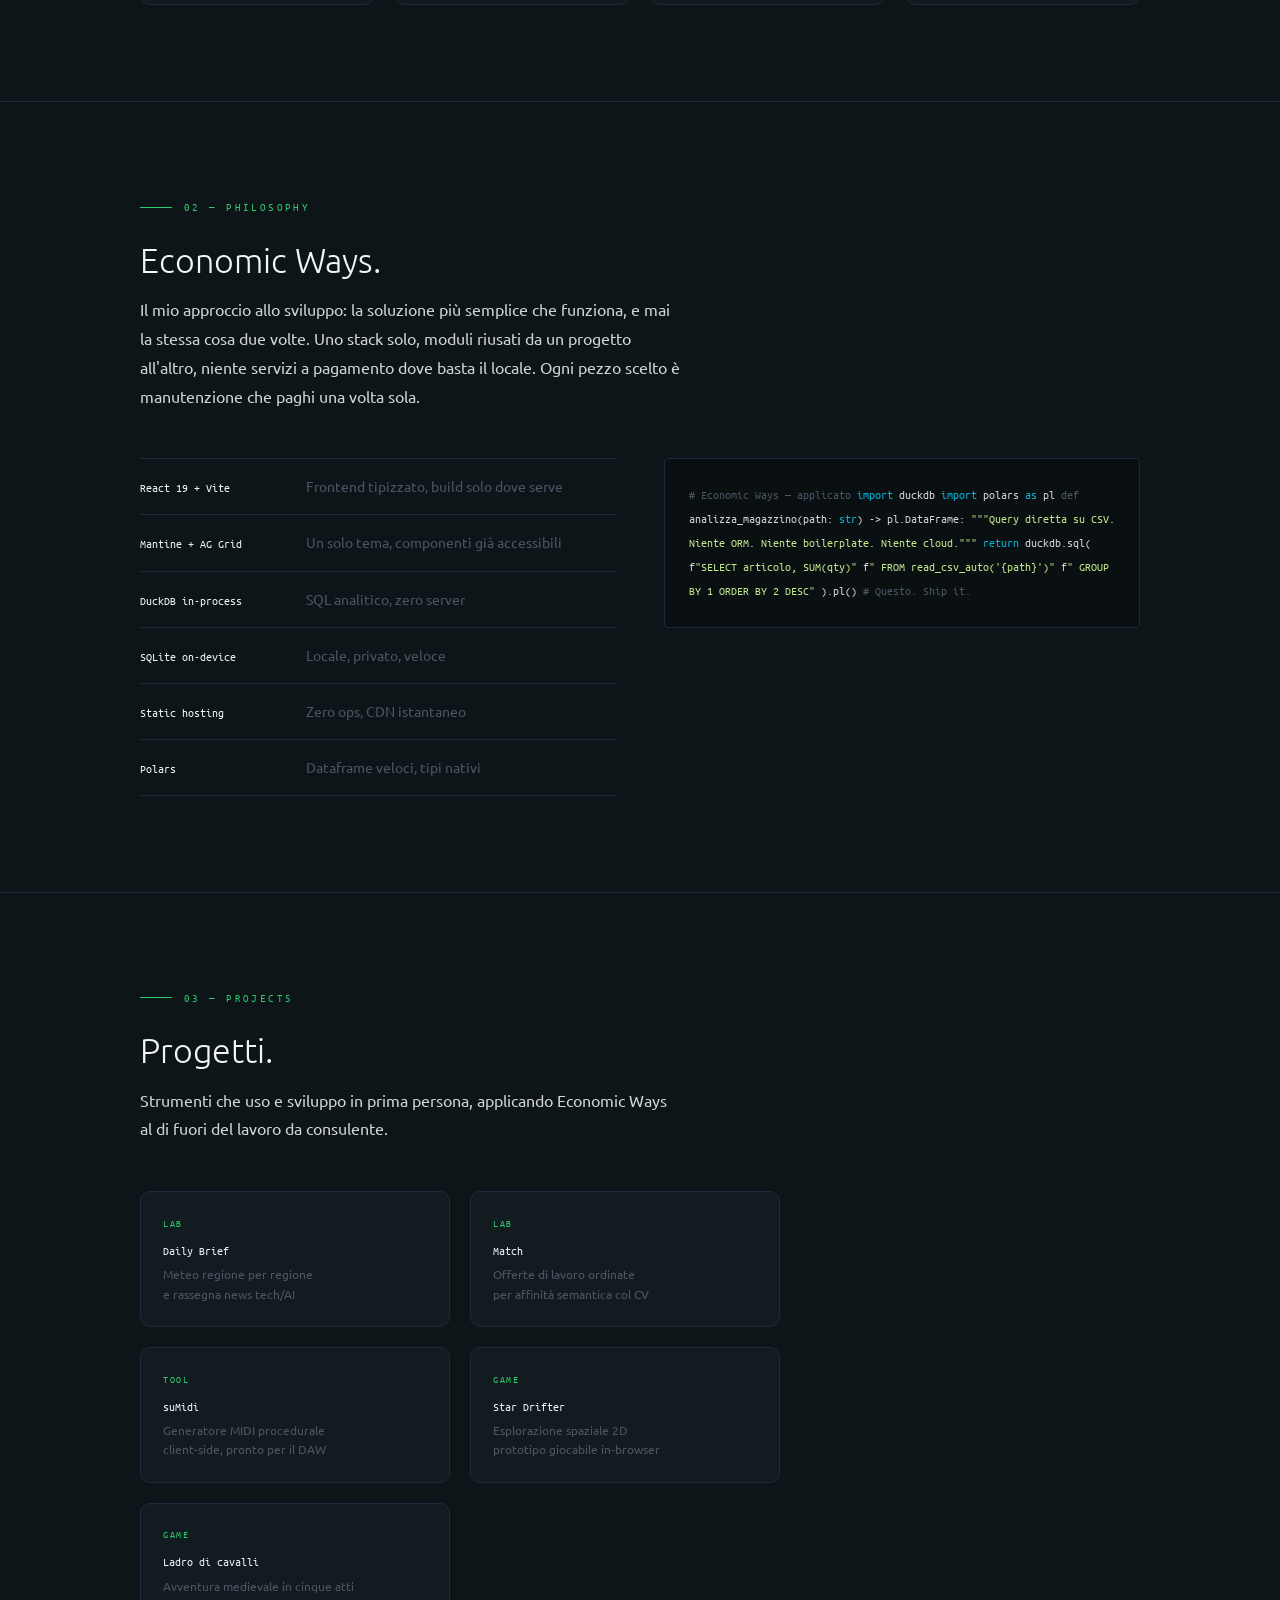
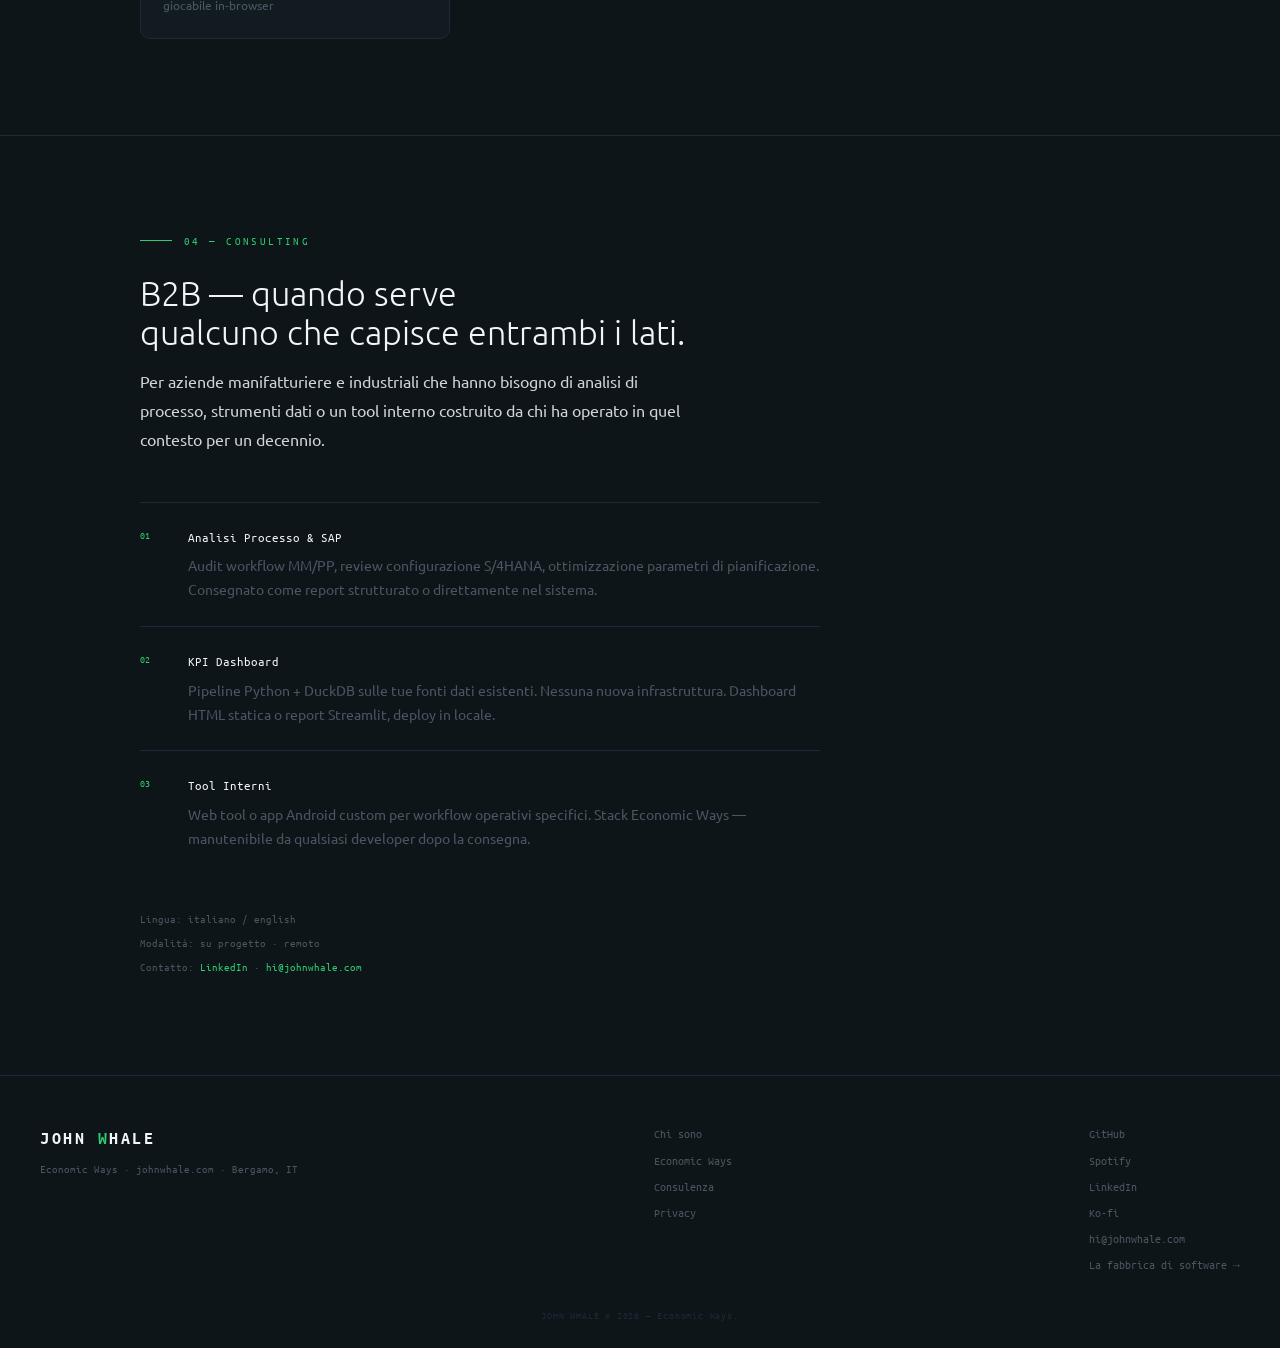
==== commit 23da5a3a: "Progetti: Ladro di cavalli 1038 d.C.; privacy 4.5, grafica generata via IA Co-Authored-By: Claude Op" ====
--- a/index.html
+++ b/index.html
@@ -386,6 +386,11 @@
         <div class="presence-platform">Game</div>
         <div class="presence-url">Star Drifter</div>
         <div class="presence-note">Esplorazione spaziale 2D<br>prototipo giocabile in-browser</div>
+      </a>
+      <a href="https://www.johnwhale.com/ladro-di-cavalli-1038/" target="_blank" rel="noopener" class="presence-card">
+        <div class="presence-platform">Game</div>
+        <div class="presence-url">Ladro di cavalli</div>
+        <div class="presence-note">Avventura medievale in cinque atti<br>giocabile in-browser</div>
       </a>
     </div>
   </div>
